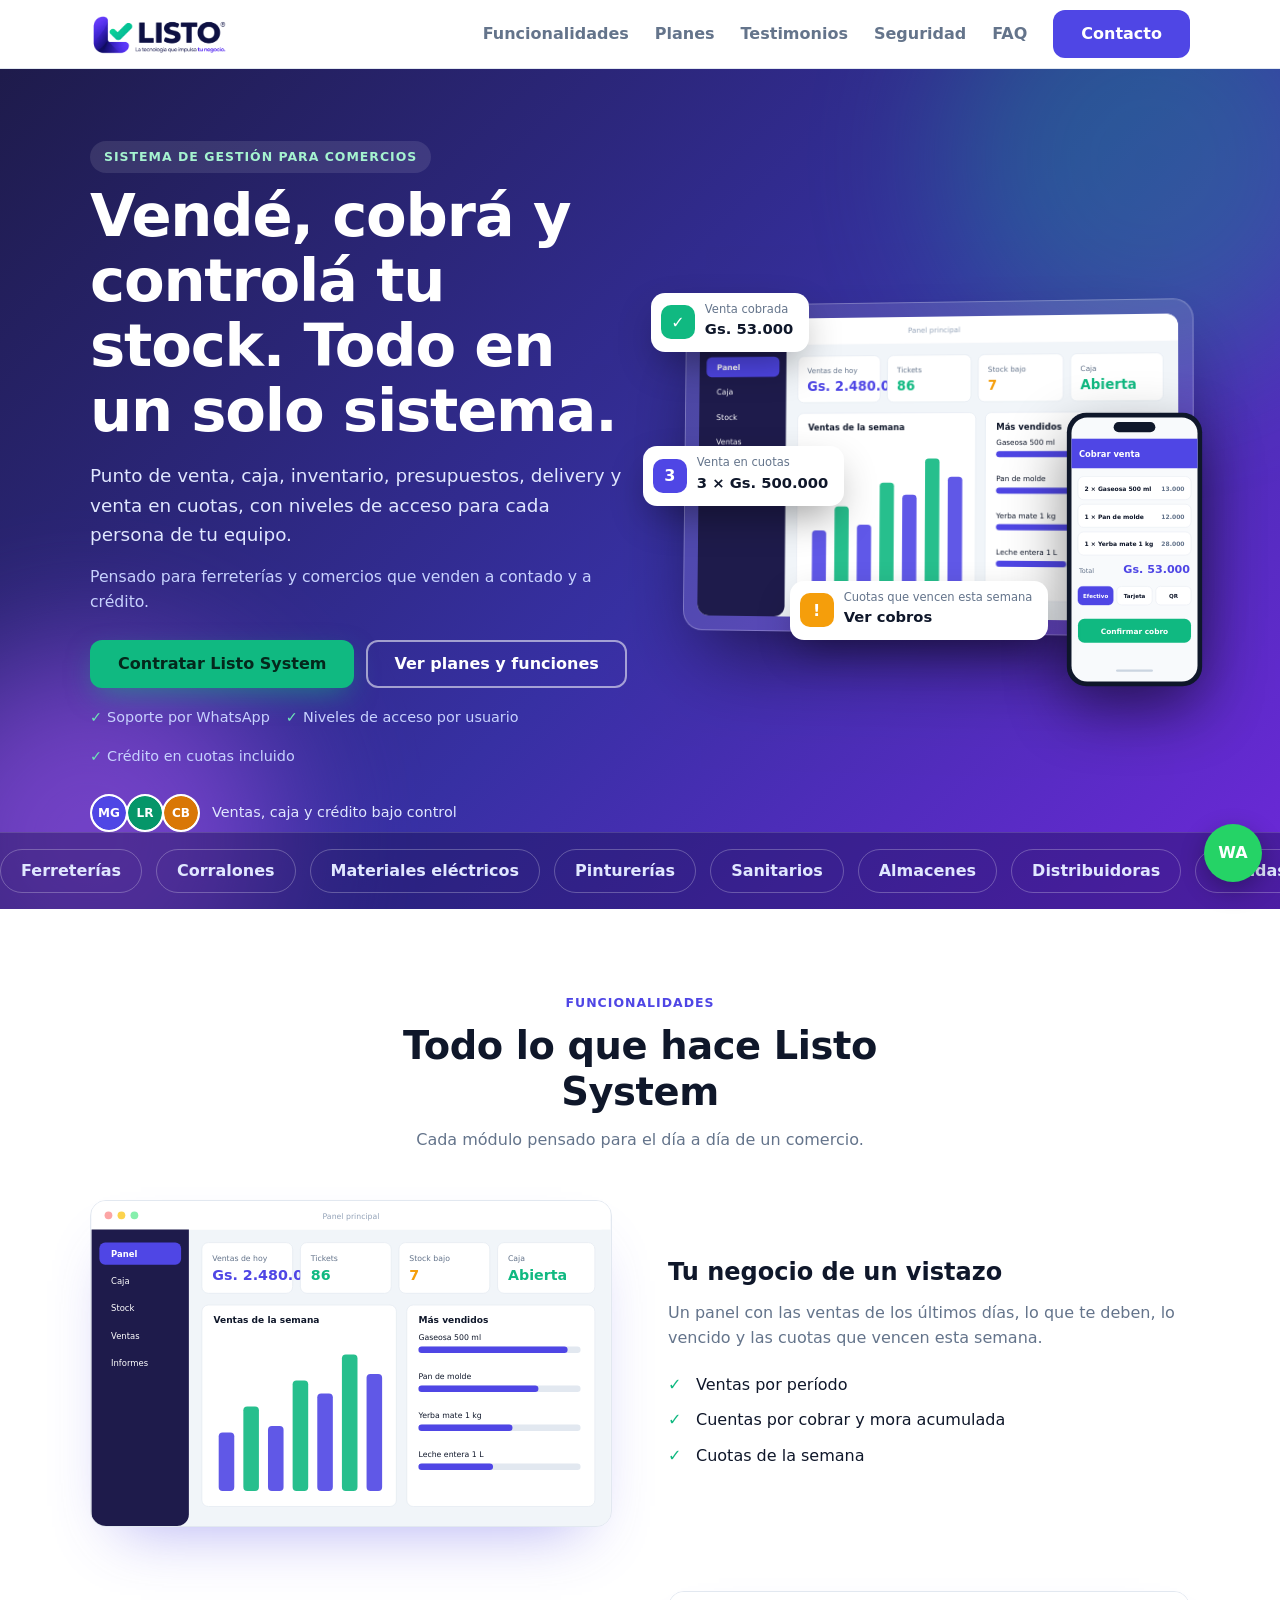
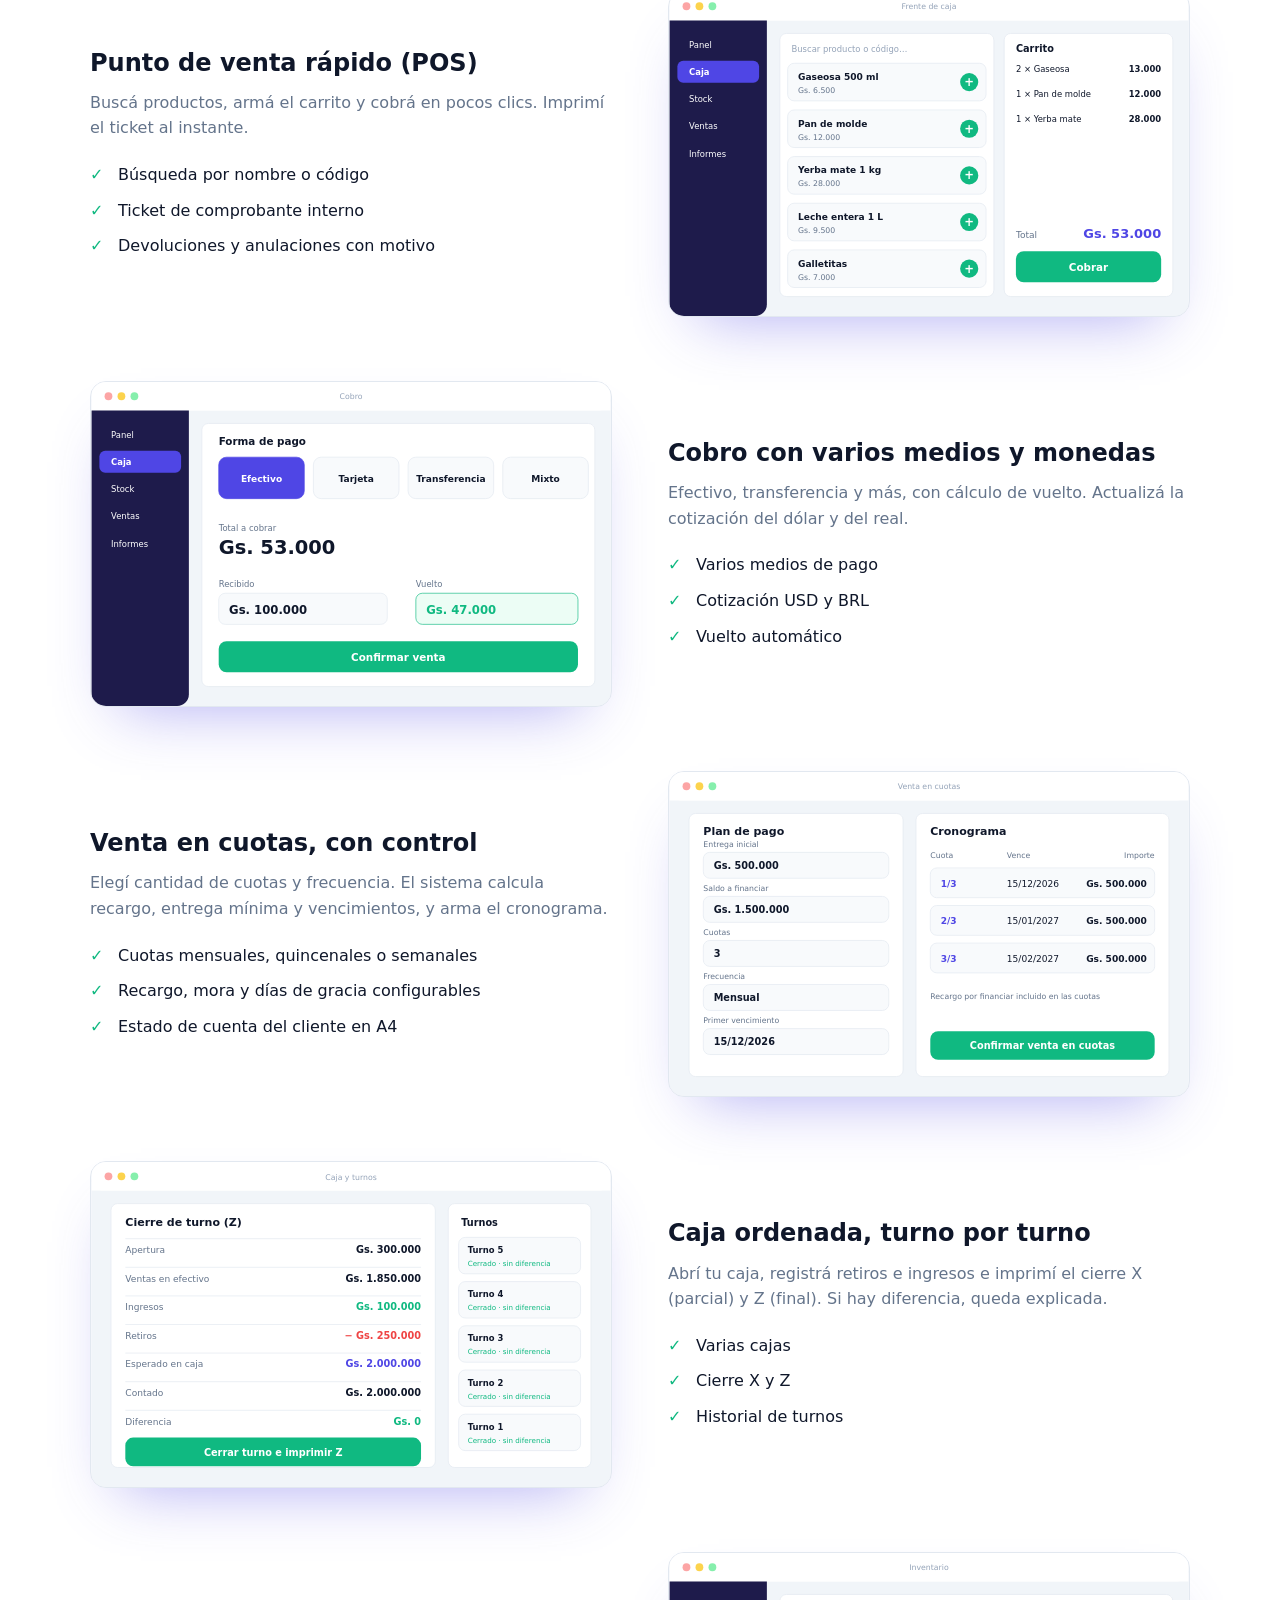
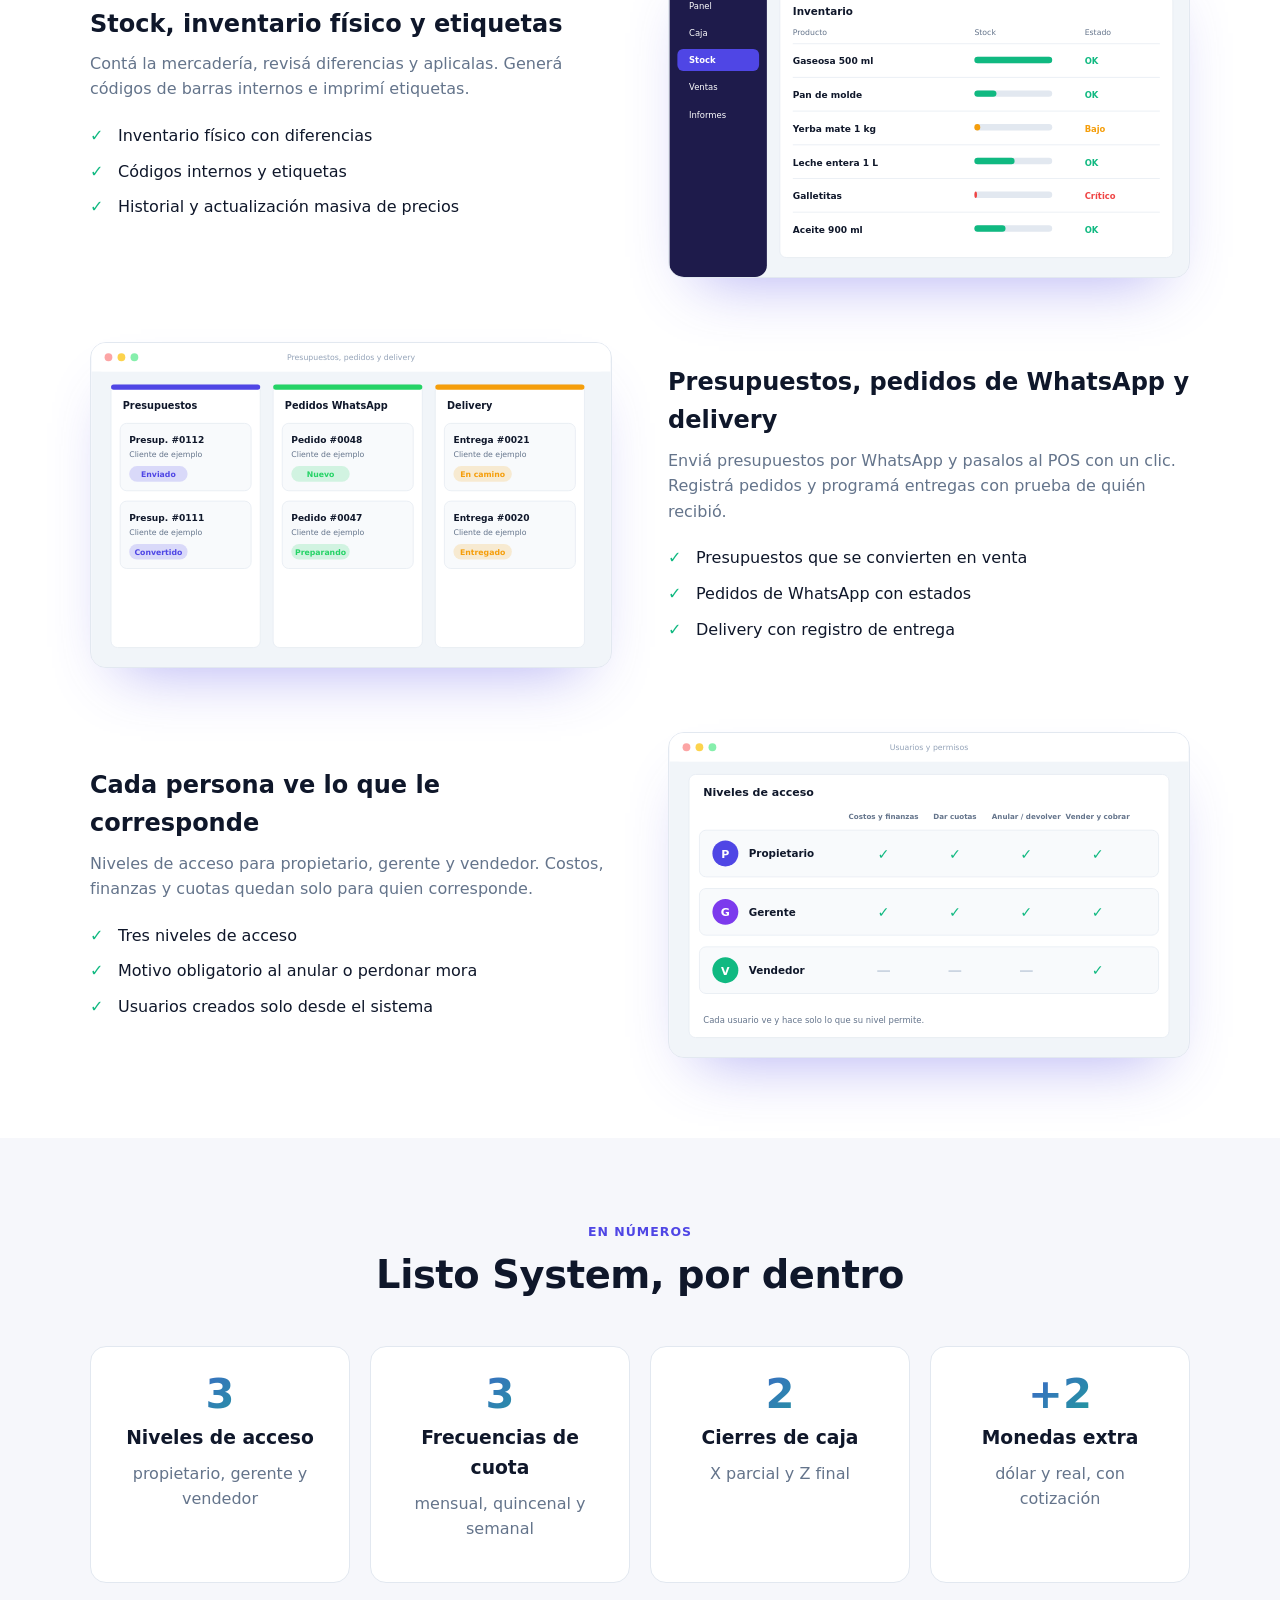
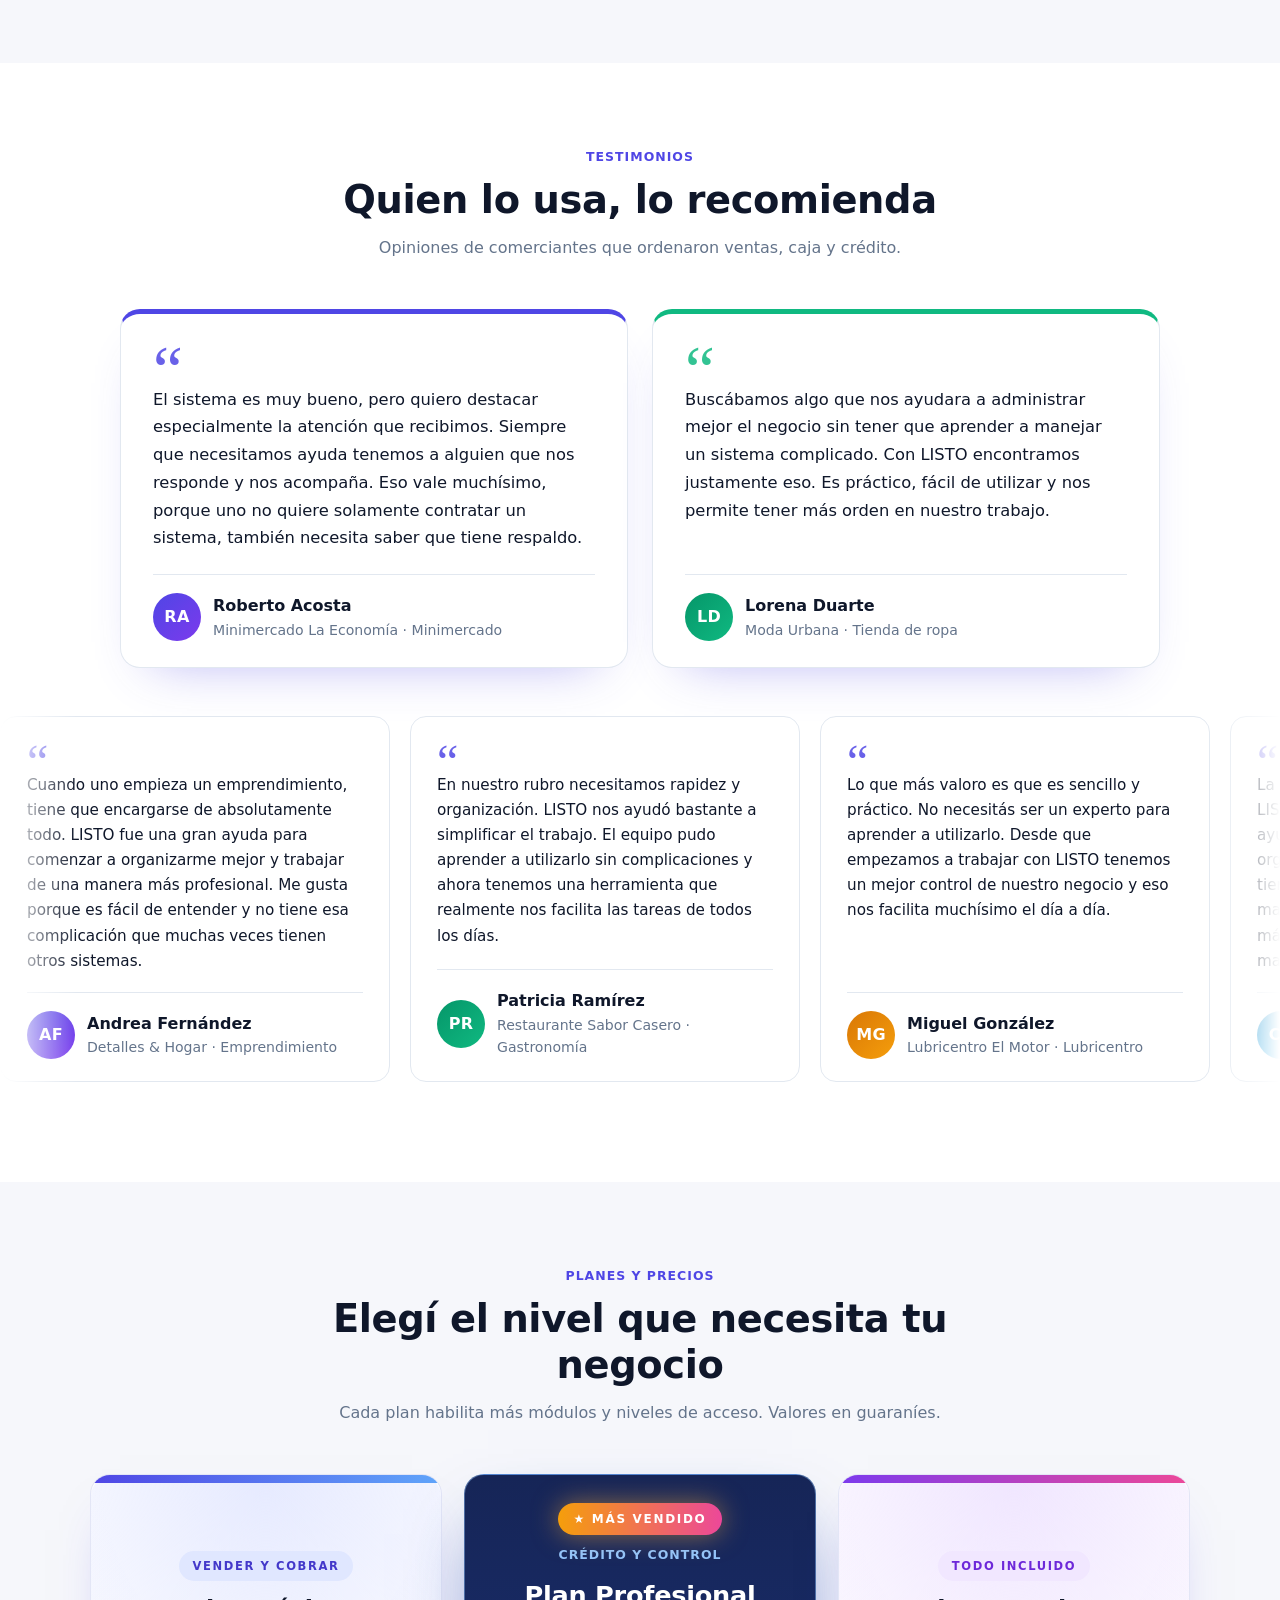
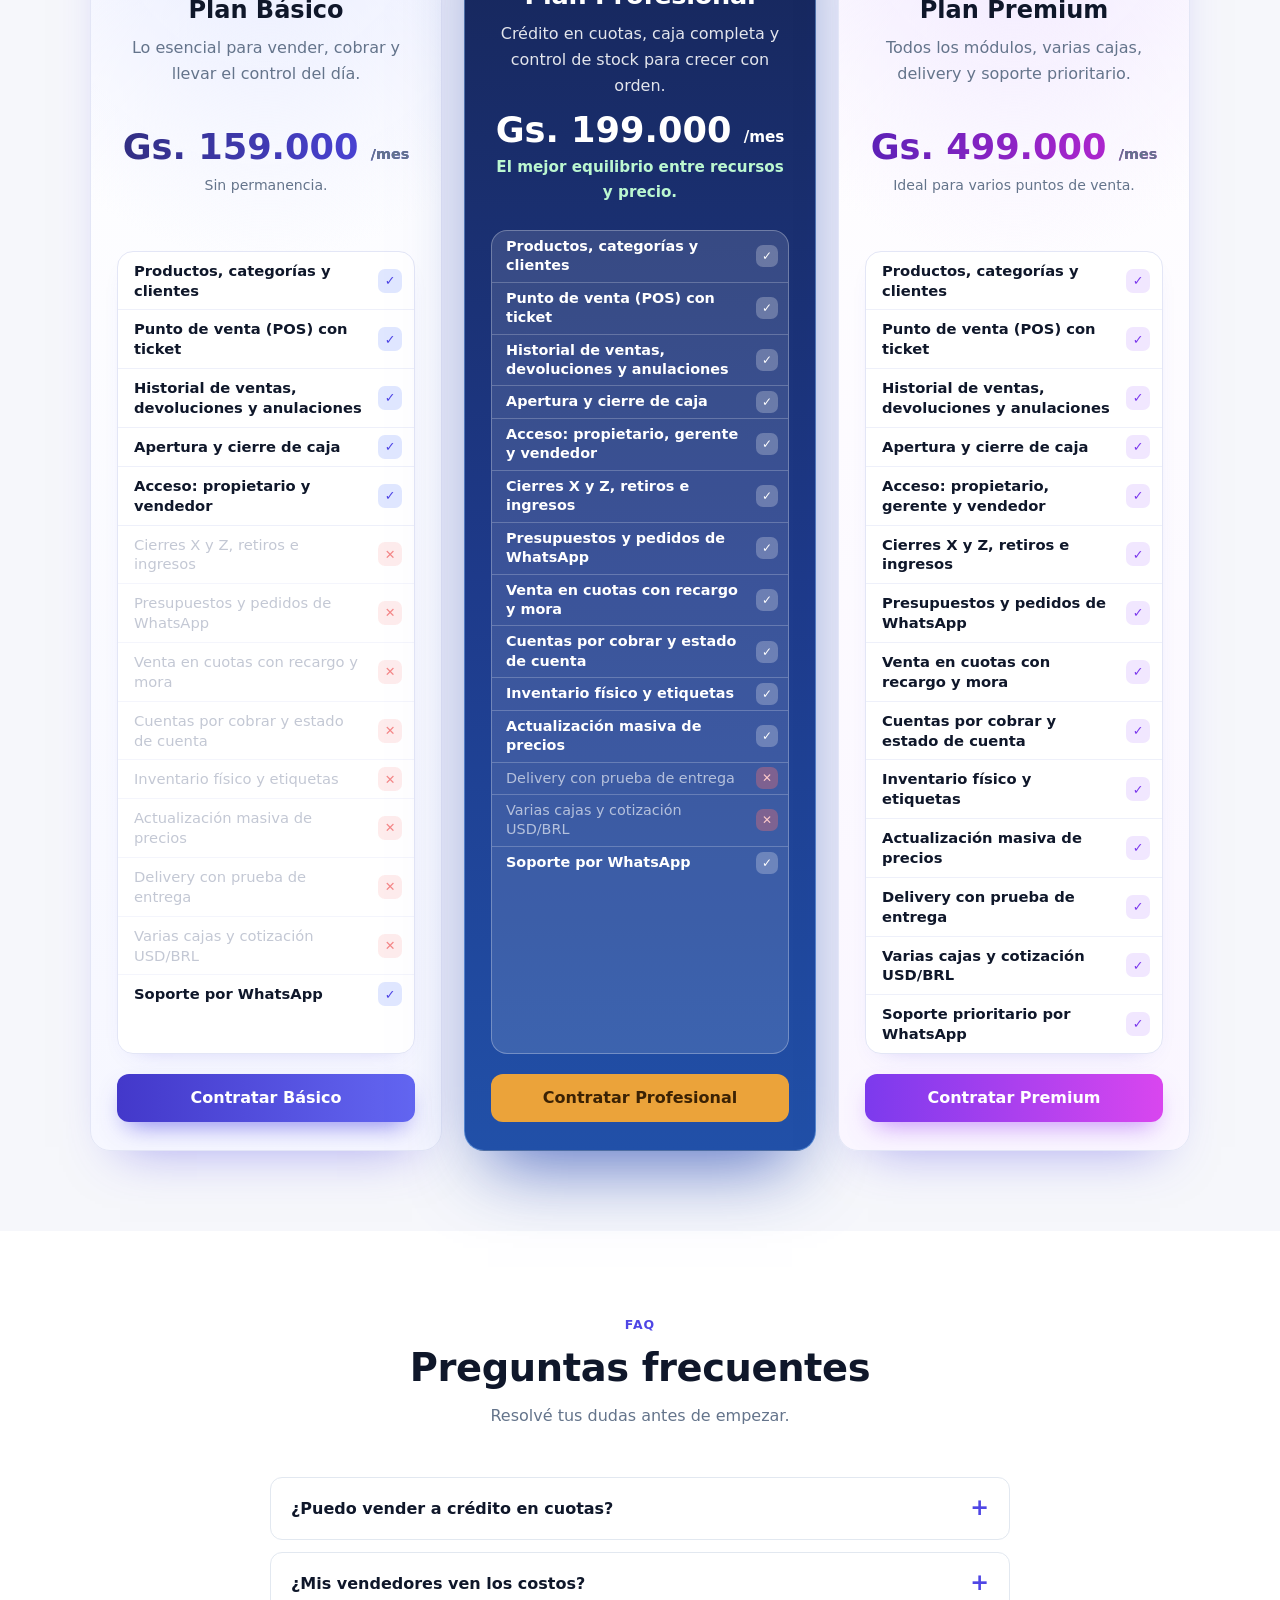
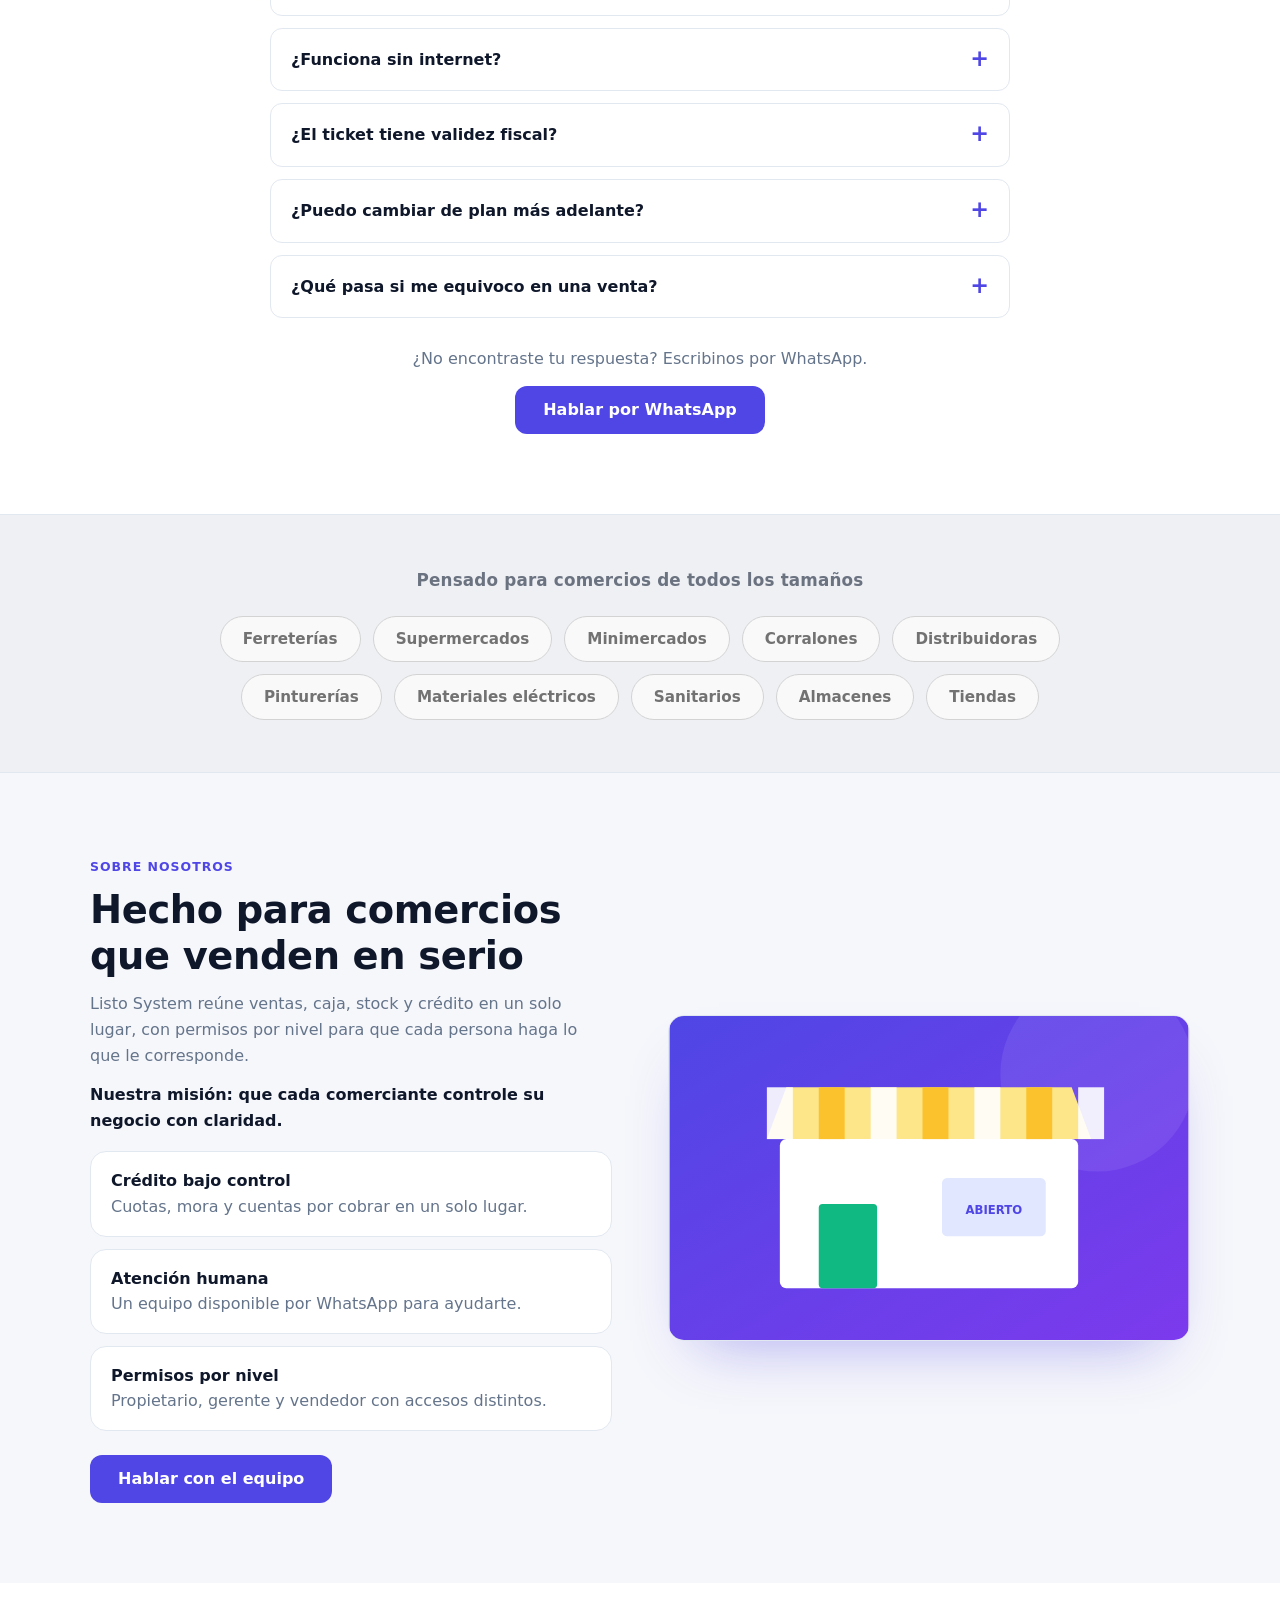
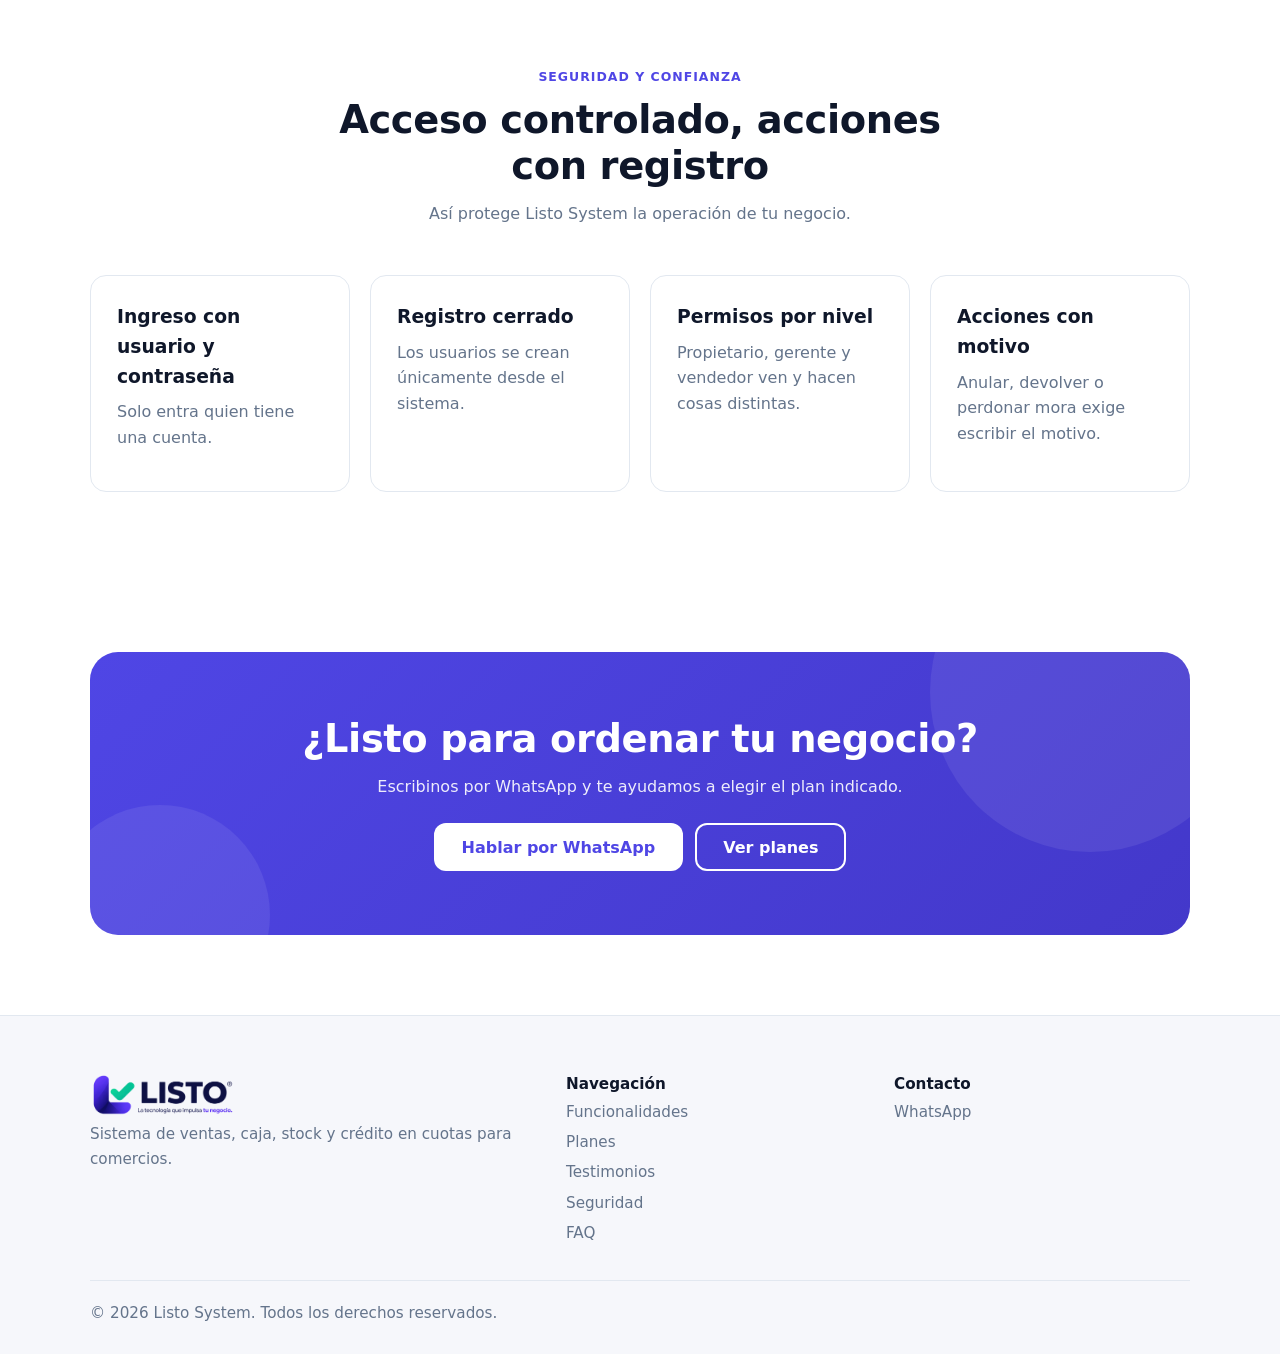
==== index.html @ da0b7efa "Landing page Listo System (migrada desde ipadvoicemax/listo-landig, v=20261120a) Co-Authored-By: Cla" ====
<!DOCTYPE html>
<html lang="es">
<head>
<meta charset="utf-8">
<meta name="viewport" content="width=device-width, initial-scale=1, viewport-fit=cover">
<title>Listo System — Ventas, caja, stock y crédito en cuotas para tu comercio</title>
<meta name="description" content="Sistema de gestión con punto de venta, caja, inventario, presupuestos, delivery y venta en cuotas. Con niveles de acceso para tu equipo.">
<meta name="theme-color" content="#4f46e5">
<meta name="robots" content="index, follow">
<!-- Redes sociales (al compartir el enlace) -->
<meta property="og:type" content="website">
<meta property="og:locale" content="es_PY">
<meta property="og:site_name" content="Listo System">
<meta property="og:title" content="Listo System — Ventas, caja, stock y crédito en cuotas">
<meta property="og:description" content="Punto de venta, caja, inventario, presupuestos, delivery y venta en cuotas para tu comercio.">
<meta name="twitter:card" content="summary">
<link rel="icon" href="images/listo-favicon.ico" sizes="any">
<link rel="icon" href="images/listo-favicon.png" type="image/png">
<link rel="apple-touch-icon" href="images/listo-favicon.png">
<link rel="stylesheet" href="css/styles.css?v=20261120a">
</head>
<body>
<div id="app"></div>
<noscript><p style="padding:40px;text-align:center;font-family:sans-serif">Esta página necesita JavaScript. Escribinos por WhatsApp para más información.</p></noscript>
<!-- Todo el contenido se edita en js/config.js -->
<script src="js/config.js?v=20261120a"></script>
<script src="js/app.js?v=20261120a"></script>
</body>
</html>
---- css/styles.css ----
:root{--primary:#4f46e5;--primary-d:#4338ca;--accent:#10b981;--bg:#ffffff;--surface:#f6f7fb;--text:#0f172a;--muted:#64748b;--border:#e2e8f0;--err:#ef4444;--r:16px;--max:1140px;--font:system-ui,-apple-system,"Segoe UI",Roboto,Arial,sans-serif;box-sizing:border-box;padding-top:env(safe-area-inset-top,0px);padding-bottom:env(safe-area-inset-bottom,0px)}
@media (prefers-color-scheme:dark){:root:not([data-theme="light"]){--bg:#0b1020;--surface:#131a30;--text:#f1f5f9;--muted:#94a3b8;--border:#243049;color-scheme:dark}}
:root[data-theme="dark"]{--bg:#0b1020;--surface:#131a30;--text:#f1f5f9;--muted:#94a3b8;--border:#243049;color-scheme:dark}
html{scroll-behavior:smooth;scroll-padding-top:calc(76px + env(safe-area-inset-top,0px))}
*{box-sizing:border-box}body{margin:0;font-family:var(--font);background:var(--bg);color:var(--text);line-height:1.6;overflow-x:hidden}
a{color:inherit;text-decoration:none}img{max-width:100%}
.wrap{max-width:var(--max);margin:0 auto;padding:0 20px}
section{padding:80px 0}.alt{background:var(--surface)}
h1{font-size:clamp(2rem,5vw,3.4rem);line-height:1.1;margin:0 0 18px;letter-spacing:-.02em}
h2{font-size:clamp(1.6rem,3.4vw,2.4rem);line-height:1.2;margin:0 0 12px;letter-spacing:-.01em}
h3{margin:0 0 8px}p{margin:0 0 14px}.muted{color:var(--muted)}
.head{text-align:center;max-width:640px;margin:0 auto 48px}
.eyebrow{display:inline-block;font-size:.78rem;font-weight:700;letter-spacing:.08em;text-transform:uppercase;color:var(--primary);margin-bottom:10px}
.btn{display:inline-flex;align-items:center;justify-content:center;gap:8px;min-height:48px;padding:0 26px;border-radius:12px;font-weight:700;border:2px solid transparent;cursor:pointer;font:inherit;font-weight:700;transition:transform .15s,background .15s}
.btn:hover{transform:translateY(-2px)}.btn:focus-visible,a:focus-visible,button:focus-visible,summary:focus-visible{outline:3px solid var(--accent);outline-offset:2px}
.btn-p{background:var(--primary);color:#fff}.btn-p:hover{background:var(--primary-d)}
.btn-o{border-color:var(--primary);color:var(--primary);background:transparent}
.btn-w{background:#fff;color:var(--primary)}
header{position:sticky;top:0;z-index:20;background:color-mix(in srgb,var(--bg) 90%,transparent);backdrop-filter:blur(10px);border-bottom:1px solid var(--border);padding-top:env(safe-area-inset-top,0px)}
.nav{display:flex;align-items:center;justify-content:space-between;height:68px}
.logo{font-weight:800;font-size:1.25rem;display:flex;align-items:center;gap:8px}.logo img{height:32px}
.menu{display:flex;gap:26px;align-items:center}.menu a{font-weight:600;color:var(--muted)}.menu a:hover{color:var(--primary)}
.burger{display:none;background:none;border:0;font-size:1.6rem;color:var(--text);min-width:44px;min-height:44px;cursor:pointer}
.hero{padding:70px 0 80px;background:radial-gradient(900px 400px at 80% -10%,color-mix(in srgb,var(--primary) 16%,transparent),transparent)}
.hero .wrap{display:grid;grid-template-columns:1.05fr 1fr;gap:48px;align-items:center}
.sub{font-size:1.15rem;color:var(--muted)}.ctas{display:flex;gap:12px;flex-wrap:wrap;margin:26px 0 18px}
.trust{display:flex;gap:16px;flex-wrap:wrap;font-size:.9rem;color:var(--muted)}.trust span:before{content:"✓ ";color:var(--accent);font-weight:800}
.mock{background:var(--surface);border:1px solid var(--border);border-radius:20px;padding:14px;box-shadow:0 30px 60px -20px rgba(79,70,229,.35)}
.mock img{border-radius:12px;display:block;width:100%}
.mock .bar{display:flex;gap:6px;margin-bottom:12px}.mock .bar i{width:10px;height:10px;border-radius:50%;background:var(--border)}
.mk{display:grid;grid-template-columns:repeat(3,1fr);gap:10px}.mk div{background:var(--bg);border:1px solid var(--border);border-radius:10px;height:64px}.mk .w{grid-column:span 3;height:130px;background:linear-gradient(135deg,color-mix(in srgb,var(--primary) 25%,var(--bg)),var(--bg))}
.logos{display:flex;gap:36px;justify-content:center;align-items:center;flex-wrap:wrap}.logos img{height:34px;opacity:.7;filter:grayscale(1)}
.feat{display:grid;grid-template-columns:1fr 1fr;gap:56px;align-items:center;margin-bottom:64px}.feat:last-child{margin-bottom:0}.feat:nth-child(even) .ft{order:2}
.feat img,.ph{border-radius:var(--r);border:1px solid var(--border);width:100%;background:var(--surface);aspect-ratio:16/10;display:grid;place-items:center;color:var(--muted)}
ul.ck{list-style:none;padding:0;margin:16px 0 0}ul.ck li{padding:5px 0 5px 28px;position:relative}ul.ck li:before{content:"✓";position:absolute;left:0;color:var(--accent);font-weight:800}
.grid{display:grid;gap:20px;grid-template-columns:repeat(auto-fit,minmax(240px,1fr))}
.card{background:var(--bg);border:1px solid var(--border);border-radius:var(--r);padding:26px}.alt .card{background:var(--bg)}
.num{font-size:2.6rem;font-weight:800;color:var(--primary);line-height:1}
.stars{color:#f59e0b;letter-spacing:2px}.who{display:flex;gap:12px;align-items:center;margin-top:16px}.who img{width:44px;height:44px;border-radius:50%;object-fit:cover}
.pricing{display:grid;grid-template-columns:repeat(3,1fr);gap:22px;align-items:stretch}
.plan{position:relative;display:flex;flex-direction:column;background:var(--bg);border:1px solid var(--border);border-radius:20px;padding:30px}
.plan.pop{border:2px solid var(--primary);box-shadow:0 24px 50px -24px rgba(79,70,229,.5);transform:scale(1.03)}
.badge{position:absolute;top:-14px;left:50%;transform:translateX(-50%);background:var(--primary);color:#fff;font-size:.75rem;font-weight:800;letter-spacing:.06em;padding:5px 14px;border-radius:99px;white-space:nowrap}
.old{text-decoration:line-through;color:var(--muted);font-size:.95rem}.price{font-size:2.1rem;font-weight:800;line-height:1.2}.price small{font-size:.9rem;font-weight:600;color:var(--muted)}
.plan ul{list-style:none;padding:0;margin:20px 0 24px;flex:1}.plan li{padding:6px 0 6px 28px;position:relative;font-size:.95rem}
.plan li:before{content:"✓";position:absolute;left:0;color:var(--accent);font-weight:800}.plan li.no{color:var(--muted);opacity:.65}.plan li.no:before{content:"✕";color:var(--err)}
details{background:var(--bg);border:1px solid var(--border);border-radius:12px;margin-bottom:12px;padding:0 20px}
summary{cursor:pointer;font-weight:700;padding:18px 0;list-style:none;display:flex;justify-content:space-between;gap:12px}summary::-webkit-details-marker{display:none}
summary:after{content:"+";font-size:1.4rem;color:var(--primary);line-height:1}details[open] summary:after{content:"−"}details p{color:var(--muted)}
.cta{background:linear-gradient(135deg,var(--primary),var(--primary-d));color:#fff;text-align:center;border-radius:28px;padding:64px 24px}.cta p{opacity:.9;max-width:560px;margin:0 auto 24px}
.cta .btns{display:flex;gap:12px;justify-content:center;flex-wrap:wrap}.cta .btn-o{border-color:#fff;color:#fff}
footer{background:var(--surface);border-top:1px solid var(--border);padding:56px 0 28px;font-size:.95rem}
.fg{display:grid;grid-template-columns:1.5fr 1fr 1fr;gap:32px;margin-bottom:32px}.fg a{display:block;color:var(--muted);padding:3px 0}.fg a:hover{color:var(--primary)}
.soc{display:flex;gap:10px;flex-wrap:wrap;margin-top:14px}.soc a{width:40px;height:40px;border-radius:50%;border:1px solid var(--border);display:grid;place-items:center;font-size:.72rem;font-weight:800;padding:0;color:var(--text)}.soc a:hover{background:var(--primary);color:#fff;border-color:var(--primary)}
.copy{border-top:1px solid var(--border);padding-top:20px;display:flex;justify-content:space-between;gap:12px;flex-wrap:wrap;color:var(--muted)}
.fab{position:fixed;right:18px;bottom:calc(18px + env(safe-area-inset-bottom,0px));z-index:30;background:#25d366;color:#fff;width:58px;height:58px;border-radius:50%;display:grid;place-items:center;font-weight:800;box-shadow:0 8px 24px rgba(0,0,0,.3)}
@media(max-width:900px){.hero .wrap,.feat{grid-template-columns:1fr;gap:28px}.feat:nth-child(even) .ft{order:0}.pricing{grid-template-columns:1fr;max-width:460px;margin:0 auto}.plan.pop{transform:none}.fg{grid-template-columns:1fr}
.burger{display:block}.menu{display:none;position:absolute;top:100%;left:0;right:0;flex-direction:column;align-items:stretch;gap:0;background:var(--bg);border-bottom:1px solid var(--border);padding:8px 20px 18px}.menu.open{display:flex}.menu a{padding:12px 0}section{padding:56px 0}}
@media(prefers-reduced-motion:reduce){*{transition:none!important;scroll-behavior:auto!important}}

/* ===== Hero con vida ===== */
.hero{position:relative;overflow:hidden;color:#fff;padding:72px 0 0;background:linear-gradient(135deg,#1e1b4b 0%,#3730a3 55%,#6d28d9 100%)}
.hero .wrap{position:relative;z-index:2;align-items:center}
.hero .eyebrow{color:#a5f3d0;background:rgba(255,255,255,.1);padding:6px 14px;border-radius:99px}
.hero h1{font-size:clamp(2.2rem,5.2vw,3.7rem)}.hero .sub{color:#e0e7ff}.hero .xt{color:#c7d2fe;font-size:.98rem}
.hero .btn-p{background:var(--accent);color:#04281c;box-shadow:0 10px 30px -8px rgba(16,185,129,.6)}.hero .btn-p:hover{background:#34d399}
.hero .btn-o{border-color:rgba(255,255,255,.55);color:#fff}.hero .btn-o:hover{background:rgba(255,255,255,.12)}
.hero .trust{color:#c7d2fe}.hero .trust span:before{color:#6ee7b7}
.blob{position:absolute;border-radius:50%;filter:blur(70px);opacity:.55;z-index:1;pointer-events:none}
.b1{width:420px;height:420px;background:#10b981;top:-120px;right:-80px;opacity:.28}.b2{width:380px;height:380px;background:#a855f7;bottom:-120px;left:-100px}
.proof{display:flex;align-items:center;gap:12px;margin-top:26px;font-size:.9rem;color:#e0e7ff}
.proof img{width:38px;height:38px;border-radius:50%;border:2px solid #fff;margin-left:-14px;background:#fff}.proof img:first-child{margin-left:0}
.stage{position:relative;padding:16px 0 56px}
.stage .mock{background:rgba(255,255,255,.12);border:1px solid rgba(255,255,255,.25);box-shadow:0 40px 80px -20px rgba(0,0,0,.55)}
.phone{position:absolute;right:-14px;bottom:0;width:27%;filter:drop-shadow(0 24px 30px rgba(0,0,0,.45));animation:fl 6s ease-in-out infinite .6s}
.fc{position:absolute;display:flex;align-items:center;gap:10px;background:#fff;color:#0f172a;padding:10px 16px 10px 10px;border-radius:14px;box-shadow:0 16px 40px -10px rgba(0,0,0,.45);animation:fl 5s ease-in-out infinite;z-index:3}
.fc small{display:block;color:#64748b;font-size:.72rem;line-height:1.2}.fc b{font-size:.92rem}
.fi{width:34px;height:34px;border-radius:10px;background:var(--accent);color:#fff;display:grid;place-items:center;font-weight:800}
.fc1{top:2%;left:-26px}.fc2{top:40%;left:-34px;animation-delay:1s}.fc2 .fi{background:var(--primary)}.fc3{bottom:12%;left:22%;animation-delay:2s}.fc3 .fi{background:#f59e0b}
@keyframes fl{0%,100%{transform:translateY(0)}50%{transform:translateY(-10px)}}
@media(min-width:901px){.stage .mock.main{transform:perspective(1400px) rotateY(-7deg) rotateX(2deg)}}
.strip{position:relative;z-index:2;overflow:hidden;border-top:1px solid rgba(255,255,255,.14);background:rgba(15,10,60,.35);padding:16px 0}
.track{display:flex;gap:14px;width:max-content;animation:sc 32s linear infinite}
.track span{padding:8px 20px;border:1px solid rgba(255,255,255,.25);border-radius:99px;color:#e0e7ff;font-weight:600;white-space:nowrap}
@keyframes sc{to{transform:translateX(-50%)}}
@media(max-width:900px){.hero{padding-top:44px}.stage{padding-bottom:40px}.fc1{left:4px}.fc2{display:none}.fc3{left:auto;right:4px;bottom:-4px}.phone{right:-4px;width:30%}}
/* ===== Más vida en el resto ===== */
.rv{opacity:0;transform:translateY(26px);transition:opacity .6s,transform .6s}.rv.in{opacity:1;transform:none}
.card,.plan{transition:transform .25s,box-shadow .25s}.card:hover,.plan:hover{transform:translateY(-4px);box-shadow:0 20px 40px -20px rgba(79,70,229,.35)}
.plan.pop:hover{transform:scale(1.03) translateY(-4px)}
.feat img{box-shadow:0 30px 60px -30px rgba(79,70,229,.45);transition:transform .4s}.feat img:hover{transform:scale(1.02)}
.num{background:linear-gradient(135deg,var(--primary),var(--accent));-webkit-background-clip:text;background-clip:text;color:transparent}
.cta{position:relative;overflow:hidden}.cta:before,.cta:after{content:"";position:absolute;border-radius:50%;background:#fff;opacity:.08}.cta:before{width:320px;height:320px;top:-120px;right:-60px}.cta:after{width:220px;height:220px;bottom:-90px;left:-40px}
.cta>*{position:relative}
@media(prefers-reduced-motion:reduce){.fc,.phone,.track{animation:none}.rv{opacity:1;transform:none}}

/* ===== Logo y botón de contacto ===== */
.logo img{height:42px;width:auto;display:block}.flogo{height:44px;width:auto;display:block;margin-bottom:6px}
.menu a.btn{color:#fff;padding:0 26px}.menu a.btn:hover{color:#fff}
@media(max-width:900px){.menu a.btn{margin-top:10px}.logo img{height:36px}}
@media (prefers-color-scheme:dark){:root:not([data-theme="light"]) .logo img,:root:not([data-theme="light"]) .flogo{background:#fff;border-radius:10px;padding:4px 10px}}
:root[data-theme="dark"] .logo img,:root[data-theme="dark"] .flogo{background:#fff;border-radius:10px;padding:4px 10px}

/* ===== Carrusel de testimonios (se mueve de izquierda a derecha) ===== */
.car{overflow:hidden;padding:8px 0 20px;-webkit-mask-image:linear-gradient(90deg,transparent,#000 6%,#000 94%,transparent);mask-image:linear-gradient(90deg,transparent,#000 6%,#000 94%,transparent)}
.ctrack{display:flex;gap:20px;width:max-content;animation:ltr var(--dur,50s) linear infinite}
.car:hover .ctrack,.car:focus-within .ctrack{animation-play-state:paused}
.ctrack .card{width:350px;flex:none;display:flex;flex-direction:column}.ctrack .card p{flex:1}
@keyframes ltr{from{transform:translateX(0)}to{transform:translateX(-50%)}}
@media(max-width:600px){.ctrack .card{width:280px}}
@media(prefers-reduced-motion:reduce){.car{overflow-x:auto;-webkit-mask-image:none;mask-image:none}.ctrack{animation:none}}
/* ===== Imagen en los planes ===== */
.plan{overflow:visible}.pimg{display:block;width:calc(100% + 60px);margin:-30px -30px 22px;border-radius:18px 18px 0 0;aspect-ratio:600/260;object-fit:cover}
.plan.pop{box-shadow:0 0 0 4px color-mix(in srgb,var(--primary) 18%,transparent),0 30px 60px -20px rgba(124,58,237,.55)}
.plan.pop .pimg{border-radius:16px 16px 0 0}
.badge{z-index:2;background:linear-gradient(90deg,#f59e0b,#ec4899);box-shadow:0 8px 20px -6px rgba(236,72,153,.6)}

/* ===== Plan destacado: fondo azul degradado ===== */
.plan.pop{background:linear-gradient(180deg,#162557 0%,#1e3a8a 55%,#2150a8 100%);color:#fff;border:1px solid rgba(147,197,253,.45);box-shadow:0 36px 70px -24px rgba(30,64,175,.75);padding:34px 30px}
.plan.pop h3{font-size:1.9rem;letter-spacing:-.01em}.plan.pop .muted{color:rgba(255,255,255,.88)}
.plan.pop .eyebrow{color:#93c5fd}
.plan.pop .badge{position:static;transform:none;display:inline-block;align-self:flex-start;margin-bottom:16px;background:#eba33a;color:#3b2204;letter-spacing:.14em;padding:8px 18px;box-shadow:0 0 26px rgba(235,163,58,.55)}
.plan.pop .badge:before{content:"★ "}
.plan.pop .price{font-size:3.2rem;font-weight:800;line-height:1.05;color:#fff}.plan.pop .price small{color:#fff;font-size:1.05rem;font-weight:700}
.plan.pop .old{color:rgba(255,255,255,.6)}
.plan.pop p.muted[style]{color:#bbf7d0;font-weight:700;font-size:.95rem!important}
.plan.pop ul{background:rgba(255,255,255,.13);border:1px solid rgba(255,255,255,.28);border-radius:20px;margin:22px 0 24px}
.plan.pop li{padding:14px 58px 14px 20px;font-weight:700;border-bottom:1px solid rgba(255,255,255,.22)}.plan.pop li:last-child{border-bottom:0}
.plan.pop li:before{left:auto;right:14px;top:50%;transform:translateY(-50%);width:28px;height:28px;border-radius:8px;background:rgba(255,255,255,.25);color:#fff;display:grid;place-items:center;font-size:.95rem}
.plan.pop li.no{opacity:.6}.plan.pop li.no:before{background:rgba(239,68,68,.35)}
.plan.pop .btn-p{background:#eba33a;color:#3b2204}.plan.pop .btn-p:hover{background:#f5b44e}

/* ===== Ajuste de proporciones de los planes ===== */
.pricing{align-items:start}
.plan{padding:28px 26px}
.plan .price{font-size:2rem;white-space:nowrap}
.plan.pop{padding:28px 26px;transform:none}
.plan.pop:hover{transform:translateY(-4px)}
.plan.pop h3{font-size:1.6rem}
.plan.pop .price{font-size:2.3rem;white-space:nowrap}
.plan.pop .price small{font-size:.95rem}
.plan.pop .badge{margin-bottom:12px;padding:7px 16px}
.plan.pop ul{margin:18px 0 20px;border-radius:16px}
.plan.pop li{padding:9px 50px 9px 16px;font-size:.92rem;font-weight:600;line-height:1.35}
.plan.pop li:before{right:12px;width:24px;height:24px;border-radius:7px;font-size:.8rem}
.plan.pop li.no{opacity:1;color:rgba(255,255,255,.62);font-weight:500}
.plan.pop li.no:before{background:rgba(248,113,113,.35);color:#fecaca}
.plan ul{margin:16px 0 20px}
.plan li{padding:5px 0 5px 26px;font-size:.92rem;line-height:1.35}
@media(max-width:900px){.plan .price,.plan.pop .price{font-size:2rem}}

/* ===== Igualar alturas de las tarjetas ===== */
.pricing{align-items:stretch}
.plan.pop li{padding:6px 46px 6px 14px;font-size:.9rem}
.plan.pop li:before{right:10px;width:22px;height:22px;font-size:.75rem}
.plan.pop ul{margin:14px 0 18px}
.plan.pop .badge{margin-bottom:10px}
.plan.pop h3{margin-bottom:6px}
.plan.pop p{margin-bottom:10px}
.plan li{padding:4px 0 4px 26px}

/* ===== Plan destacado: encabezado centrado ===== */
.plan.pop{text-align:center}
.plan.pop .badge{align-self:center;margin-left:auto;margin-right:auto}
.plan.pop ul{text-align:left}

/* ===== Franja gris de rubros ===== */
.tb{padding:52px 0;background:#eef0f4;border-top:1px solid var(--border);border-bottom:1px solid var(--border)}
.tbt{text-align:center;margin:0 0 22px;font-weight:700;font-size:1.05rem;letter-spacing:.01em;color:#6b7280}
.tbl{list-style:none;margin:0 auto;padding:0;display:flex;flex-wrap:wrap;justify-content:center;gap:12px;max-width:900px}
.tbl li{padding:10px 22px;border:1px solid #cfd3da;border-radius:99px;background:#f8f9fb;color:#6b7280;font-weight:600;font-size:.95rem;filter:grayscale(1)}
.tb .logos{margin-bottom:22px}
@media (prefers-color-scheme:dark){:root:not([data-theme="light"]) .tb{background:#10172b}:root:not([data-theme="light"]) .tbl li{background:#182039;border-color:#2b3652;color:#94a3b8}}
@media(max-width:600px){.tbl li{padding:8px 16px;font-size:.88rem}}

/* ===== Planes: todo centrado y precios alineados ===== */
.plan{text-align:center}
.plan ul{text-align:left}
.plan .badge{position:static;transform:none;align-self:center;display:inline-block;margin:0 auto 10px;background:#eba33a;color:#3b2204}
.plan:not(.pop) .badge.ghost{visibility:hidden;background:none;color:transparent;box-shadow:none}
.plan .eyebrow{display:block}
.plan h3{font-size:1.5rem;margin-bottom:6px}
.plan .price,.plan.pop .price{font-size:2.2rem;white-space:nowrap}
.plan.pop .badge{background:linear-gradient(90deg,#f59e0b,#ec4899);color:#fff}
@media(min-width:901px){.plan .pd{min-height:4.8em}.plan .pn{min-height:2.9rem}}
@media(max-width:900px){.plan .badge.ghost{display:none}.plan .pd,.plan .pn{min-height:0}.plan .pn:empty{display:none}}
.plan .badge,.plan.pop .badge{padding:7px 16px;font-size:.75rem;letter-spacing:.14em;line-height:1.5;margin:0 auto 10px}
.plan.pop .badge:before{content:"★ "}
.plan .badge.ghost:before{content:""}
.plan .pd,.plan.pop .pd{margin-bottom:14px}
.plan.pop ul{margin:16px 0 20px}

/* ===== Planes Básico y Premium: fondo con color (cambio 1) ===== */
.plan:not(.pop){border:1px solid #e3e6f6;box-shadow:0 26px 50px -30px rgba(79,70,229,.5),0 2px 0 rgba(255,255,255,.9) inset;overflow:hidden}
.plan:not(.pop):nth-child(1){background:radial-gradient(130% 42% at 50% 0%,#e6eaff 0%,rgba(230,234,255,0) 72%),linear-gradient(180deg,#ffffff 0%,#f6f7ff 100%)}
.plan:not(.pop):nth-child(3){background:radial-gradient(130% 42% at 50% 0%,#f0e6ff 0%,rgba(240,230,255,0) 72%),linear-gradient(180deg,#ffffff 0%,#faf6ff 100%)}
.plan:not(.pop):before{content:"";position:absolute;top:0;left:0;right:0;height:8px}
.plan:not(.pop):nth-child(1):before{background:linear-gradient(90deg,#4f46e5,#60a5fa)}
.plan:not(.pop):nth-child(3):before{background:linear-gradient(90deg,#7c3aed,#ec4899)}
.plan:not(.pop) .eyebrow{display:inline-block;align-self:center;padding:6px 14px;border-radius:99px;font-size:.72rem;letter-spacing:.14em;margin-top:6px}
.plan:not(.pop):nth-child(1) .eyebrow{background:#e0e7ff;color:#4338ca}
.plan:not(.pop):nth-child(3) .eyebrow{background:#f1e7ff;color:#6d28d9}
.plan:not(.pop) .price{-webkit-background-clip:text;background-clip:text;color:transparent}
.plan:not(.pop):nth-child(1) .price{background-image:linear-gradient(90deg,#312e81,#4f46e5)}
.plan:not(.pop):nth-child(3) .price{background-image:linear-gradient(90deg,#5b21b6,#c026d3)}
.plan:not(.pop) .price small{-webkit-text-fill-color:#64748b;color:#64748b}
.plan:not(.pop) ul{background:#fff;border:1px solid #e3e6f6;border-radius:16px;margin:16px 0 20px;text-align:left;box-shadow:0 10px 24px -18px rgba(79,70,229,.35)}
.plan:not(.pop) li{padding:9px 50px 9px 16px;font-weight:600;font-size:.92rem;line-height:1.35;border-bottom:1px solid #eef0fa}.plan:not(.pop) li:last-child{border-bottom:0}
.plan:not(.pop) li:before{left:auto;right:12px;top:50%;transform:translateY(-50%);width:24px;height:24px;border-radius:7px;display:grid;place-items:center;font-size:.8rem}
.plan:not(.pop):nth-child(1) li:not(.no):before{background:#e0e7ff;color:#4f46e5}
.plan:not(.pop):nth-child(3) li:not(.no):before{background:#f1e7ff;color:#7c3aed}
.plan:not(.pop) li.no{color:#a3aabd;font-weight:500}.plan:not(.pop) li.no:before{background:#fee2e2;color:#ef4444}
.plan:not(.pop) .btn-o{border:0;color:#fff;box-shadow:0 12px 26px -10px rgba(79,70,229,.7)}
.plan:not(.pop):nth-child(1) .btn-o{background:linear-gradient(90deg,#4338ca,#6366f1)}
.plan:not(.pop):nth-child(3) .btn-o{background:linear-gradient(90deg,#7c3aed,#d946ef);box-shadow:0 12px 26px -10px rgba(168,85,247,.7)}
.plan:not(.pop) .btn-o:hover{filter:brightness(1.08)}


/* ===== Planes Básico y Premium: versión para tema oscuro (cambio 2) ===== */
@media (prefers-color-scheme:dark){
:root:not([data-theme="light"]) .plan:not(.pop){border-color:#2a3558;box-shadow:0 26px 50px -30px rgba(0,0,0,.8)}
:root:not([data-theme="light"]) .plan:not(.pop):nth-child(1){background:radial-gradient(130% 42% at 50% 0%,#27306a 0%,rgba(39,48,106,0) 72%),linear-gradient(180deg,#141a35 0%,#10162e 100%)}
:root:not([data-theme="light"]) .plan:not(.pop):nth-child(3){background:radial-gradient(130% 42% at 50% 0%,#3b2468 0%,rgba(59,36,104,0) 72%),linear-gradient(180deg,#171230 0%,#120f28 100%)}
:root:not([data-theme="light"]) .plan:not(.pop) h3{color:#f8fafc}
:root:not([data-theme="light"]) .plan:not(.pop) .muted{color:#a8b3c7}
:root:not([data-theme="light"]) .plan:not(.pop):nth-child(1) .eyebrow{background:#25306b;color:#c7d2fe}
:root:not([data-theme="light"]) .plan:not(.pop):nth-child(3) .eyebrow{background:#3a2569;color:#e9d5ff}
:root:not([data-theme="light"]) .plan:not(.pop):nth-child(1) .price{background-image:linear-gradient(90deg,#c7d2fe,#818cf8)}
:root:not([data-theme="light"]) .plan:not(.pop):nth-child(3) .price{background-image:linear-gradient(90deg,#e9d5ff,#f0abfc)}
:root:not([data-theme="light"]) .plan:not(.pop) .price small{-webkit-text-fill-color:#94a3b8;color:#94a3b8}
:root:not([data-theme="light"]) .plan:not(.pop) ul{background:rgba(255,255,255,.05);border-color:#2a3558;box-shadow:none}
:root:not([data-theme="light"]) .plan:not(.pop) li{color:#e8edf7;border-bottom-color:#232c4d}
:root:not([data-theme="light"]) .plan:not(.pop):nth-child(1) li:not(.no):before{background:#27306a;color:#c7d2fe}
:root:not([data-theme="light"]) .plan:not(.pop):nth-child(3) li:not(.no):before{background:#3a2569;color:#e9d5ff}
:root:not([data-theme="light"]) .plan:not(.pop) li.no{color:#6b7694}
:root:not([data-theme="light"]) .plan:not(.pop) li.no:before{background:rgba(248,113,113,.18);color:#fca5a5}
}
:root[data-theme="dark"] .plan:not(.pop){border-color:#2a3558;box-shadow:0 26px 50px -30px rgba(0,0,0,.8)}
:root[data-theme="dark"] .plan:not(.pop):nth-child(1){background:radial-gradient(130% 42% at 50% 0%,#27306a 0%,rgba(39,48,106,0) 72%),linear-gradient(180deg,#141a35 0%,#10162e 100%)}
:root[data-theme="dark"] .plan:not(.pop):nth-child(3){background:radial-gradient(130% 42% at 50% 0%,#3b2468 0%,rgba(59,36,104,0) 72%),linear-gradient(180deg,#171230 0%,#120f28 100%)}
:root[data-theme="dark"] .plan:not(.pop) h3{color:#f8fafc}
:root[data-theme="dark"] .plan:not(.pop) .muted{color:#a8b3c7}
:root[data-theme="dark"] .plan:not(.pop):nth-child(1) .eyebrow{background:#25306b;color:#c7d2fe}
:root[data-theme="dark"] .plan:not(.pop):nth-child(3) .eyebrow{background:#3a2569;color:#e9d5ff}
:root[data-theme="dark"] .plan:not(.pop):nth-child(1) .price{background-image:linear-gradient(90deg,#c7d2fe,#818cf8)}
:root[data-theme="dark"] .plan:not(.pop):nth-child(3) .price{background-image:linear-gradient(90deg,#e9d5ff,#f0abfc)}
:root[data-theme="dark"] .plan:not(.pop) .price small{-webkit-text-fill-color:#94a3b8;color:#94a3b8}
:root[data-theme="dark"] .plan:not(.pop) ul{background:rgba(255,255,255,.05);border-color:#2a3558;box-shadow:none}
:root[data-theme="dark"] .plan:not(.pop) li{color:#e8edf7;border-bottom-color:#232c4d}
:root[data-theme="dark"] .plan:not(.pop):nth-child(1) li:not(.no):before{background:#27306a;color:#c7d2fe}
:root[data-theme="dark"] .plan:not(.pop):nth-child(3) li:not(.no):before{background:#3a2569;color:#e9d5ff}
:root[data-theme="dark"] .plan:not(.pop) li.no{color:#6b7694}
:root[data-theme="dark"] .plan:not(.pop) li.no:before{background:rgba(248,113,113,.18);color:#fca5a5}

/* ===== Testimonios: dos tarjetas fijas + carrusel ===== */
.tstatic{display:grid;grid-template-columns:repeat(2,minmax(0,1fr));gap:24px;max-width:1040px;margin:0 auto 40px}
.tcs,.tc{margin:0;display:flex;flex-direction:column}
.tcs{position:relative;padding:30px 32px 26px;border-radius:20px;border-top:5px solid var(--primary);box-shadow:0 24px 50px -32px rgba(79,70,229,.45)}
.tcs:nth-child(2){border-top-color:var(--accent)}
.qm{font-family:Georgia,"Times New Roman",serif;font-size:4.2rem;line-height:.8;height:34px;color:var(--primary);opacity:.85;margin-bottom:8px}
.tcs:nth-child(2) .qm{color:var(--accent)}
.qm.sm{font-size:3rem;height:24px;margin-bottom:6px}
.tcs blockquote,.tc blockquote{margin:0 0 22px;line-height:1.7;color:var(--text);flex:1}
.tcs blockquote{font-size:1.02rem}.tc blockquote{font-size:.95rem;line-height:1.65;margin-bottom:18px}
.tcs .who,.tc .who{margin-top:0;padding-top:18px;border-top:1px solid var(--border)}
.who>div{min-width:0}
.ini{width:48px;height:48px;border-radius:50%;display:grid;place-items:center;flex:none;color:#fff;font-weight:800;letter-spacing:.02em;background:linear-gradient(135deg,var(--primary),#7c3aed)}
.tcs:nth-child(2) .ini{background:linear-gradient(135deg,#059669,var(--accent))}
.tc:nth-child(4n+2) .ini{background:linear-gradient(135deg,#059669,var(--accent))}
.tc:nth-child(4n+3) .ini{background:linear-gradient(135deg,#d97706,#f59e0b)}
.tc:nth-child(4n+4) .ini{background:linear-gradient(135deg,#0284c7,#38bdf8)}
.ctrack .tc{width:390px;padding:26px 26px 22px}
@media(max-width:800px){.tstatic{grid-template-columns:1fr}.tcs{padding:26px 22px 22px}}
@media(max-width:600px){.ctrack .tc{width:300px}}
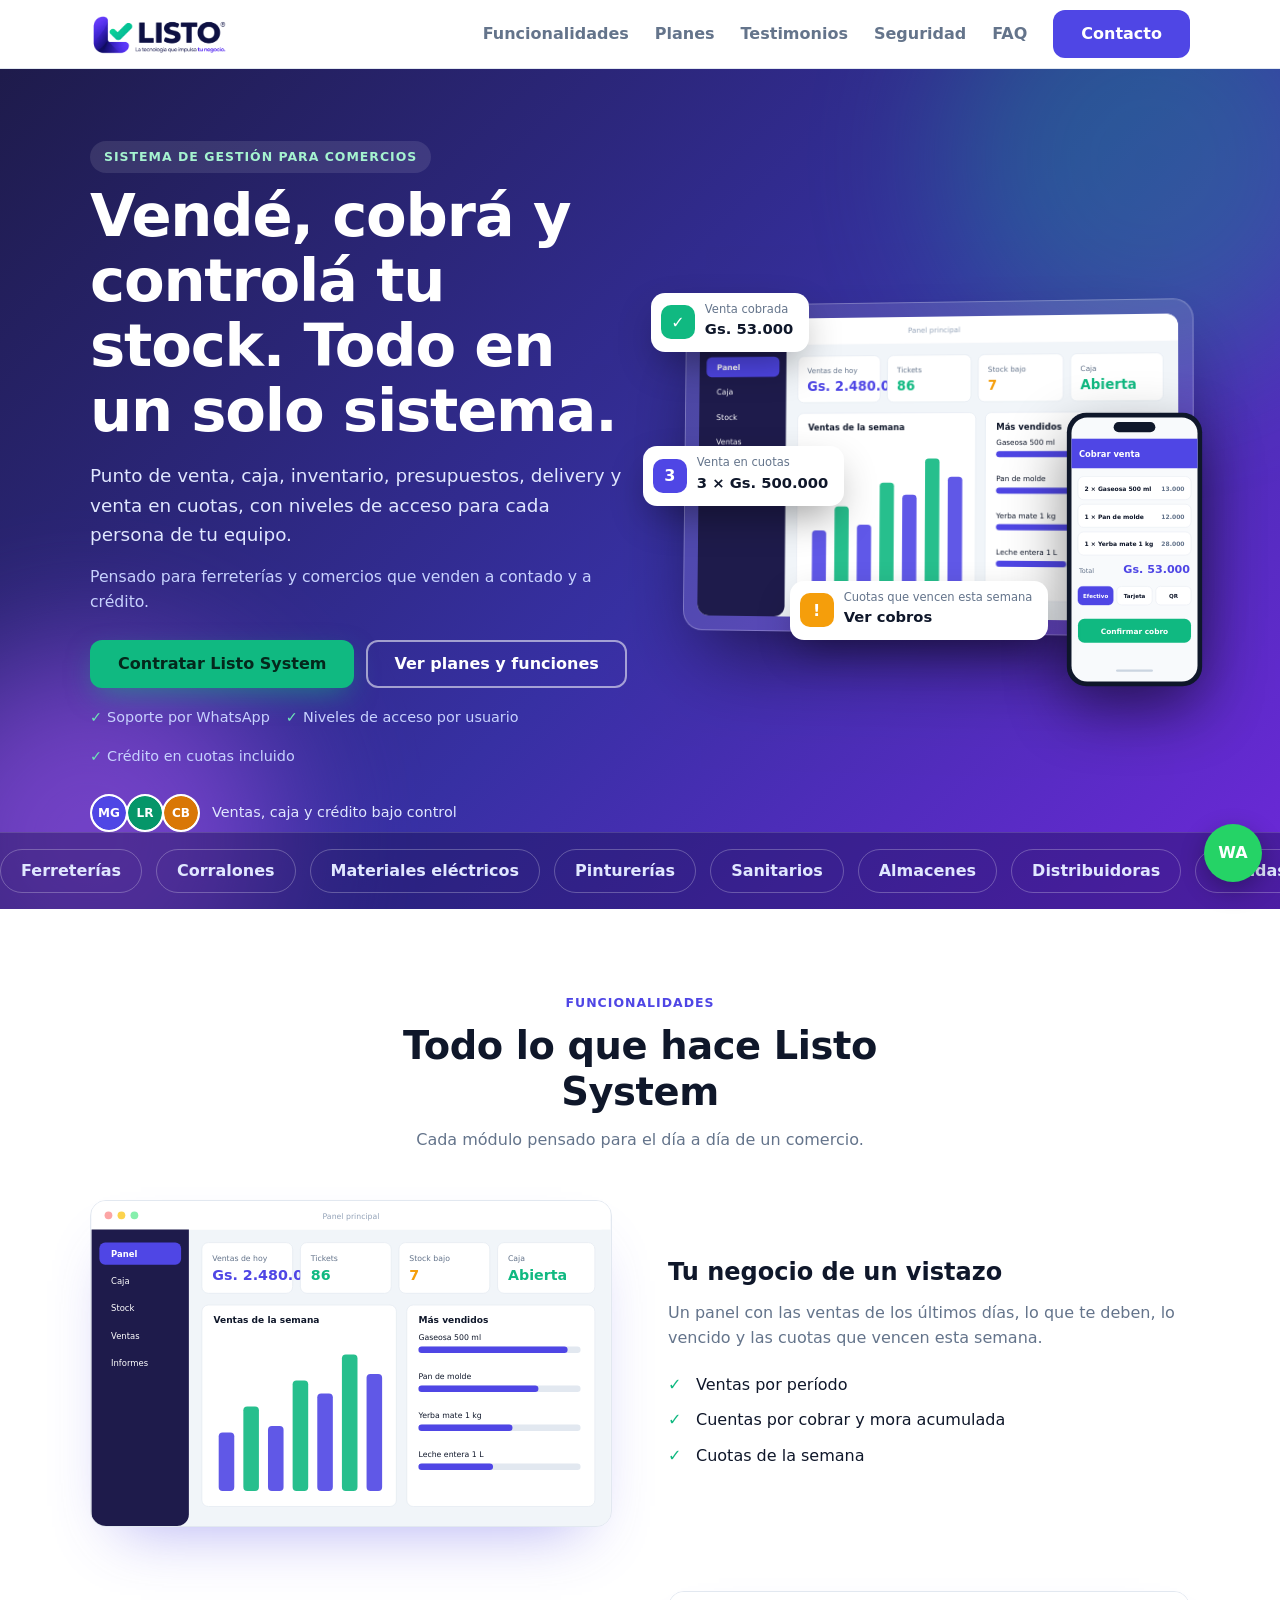
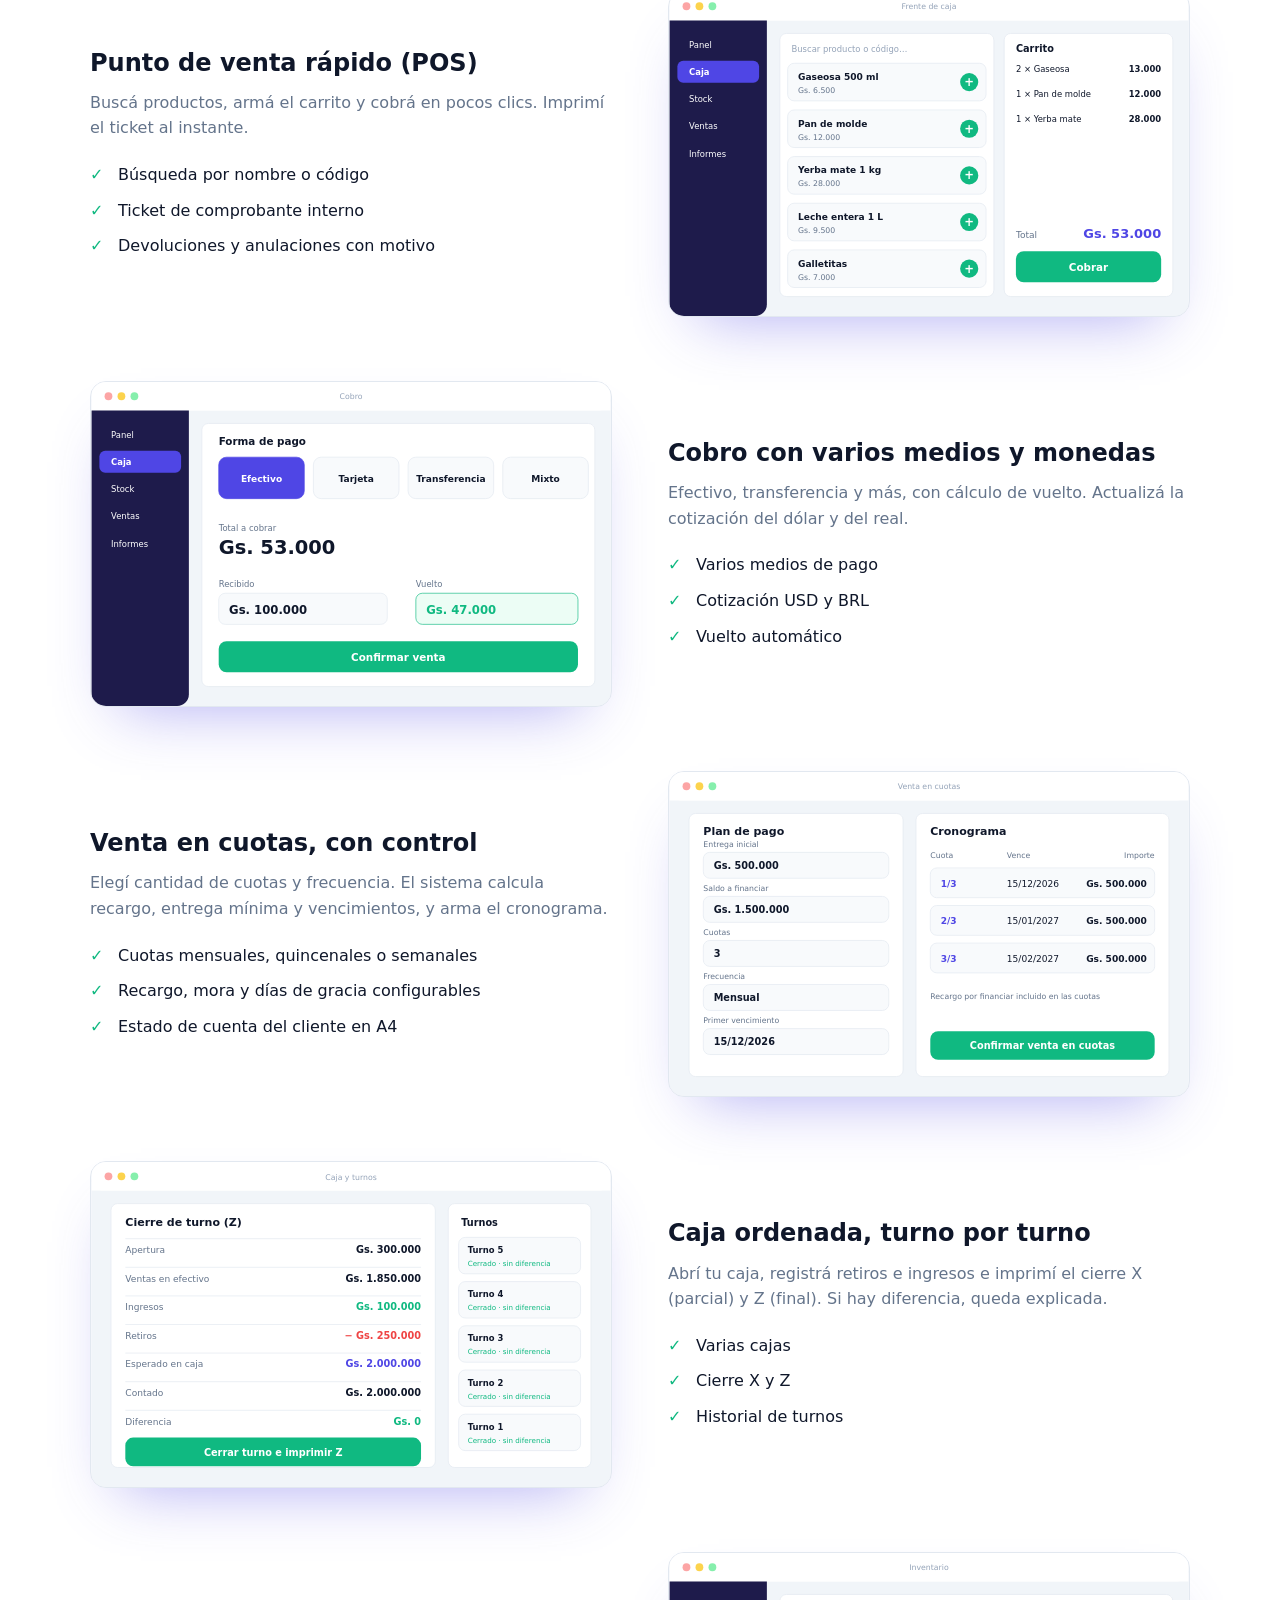
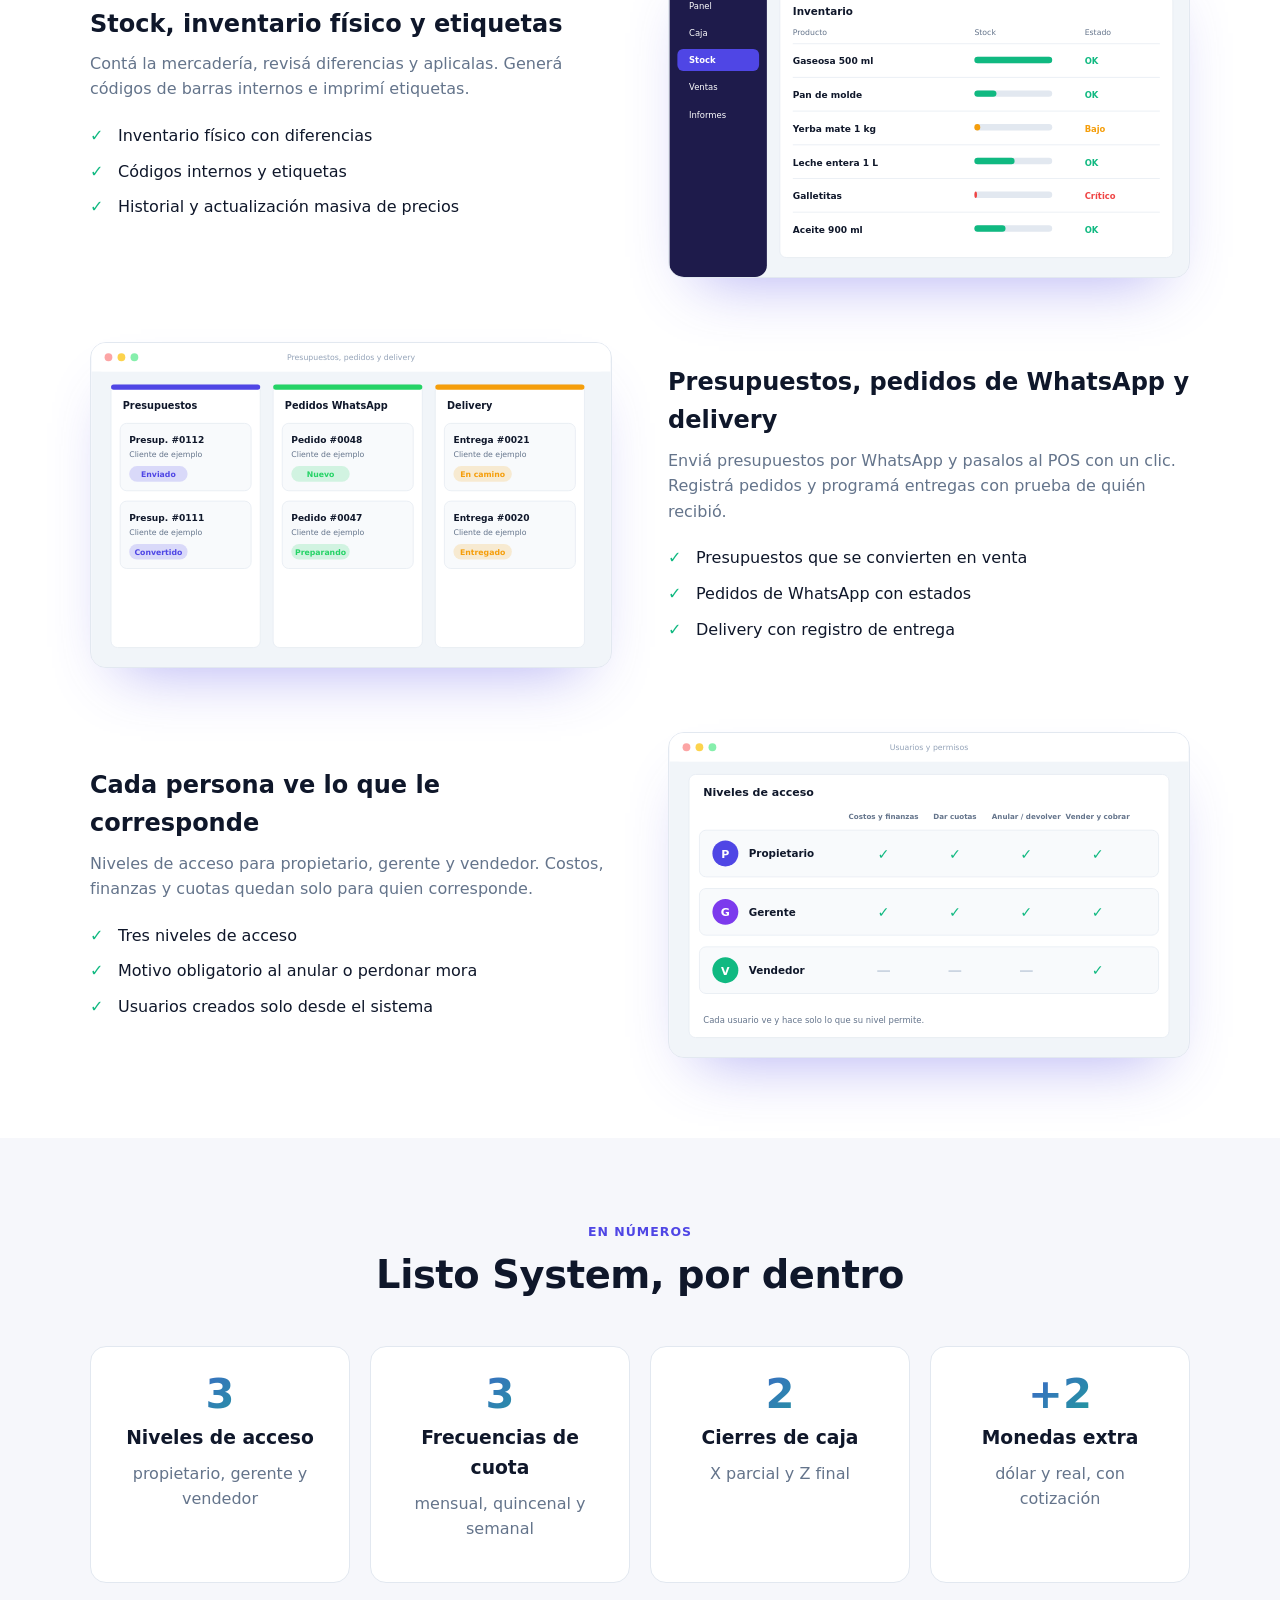
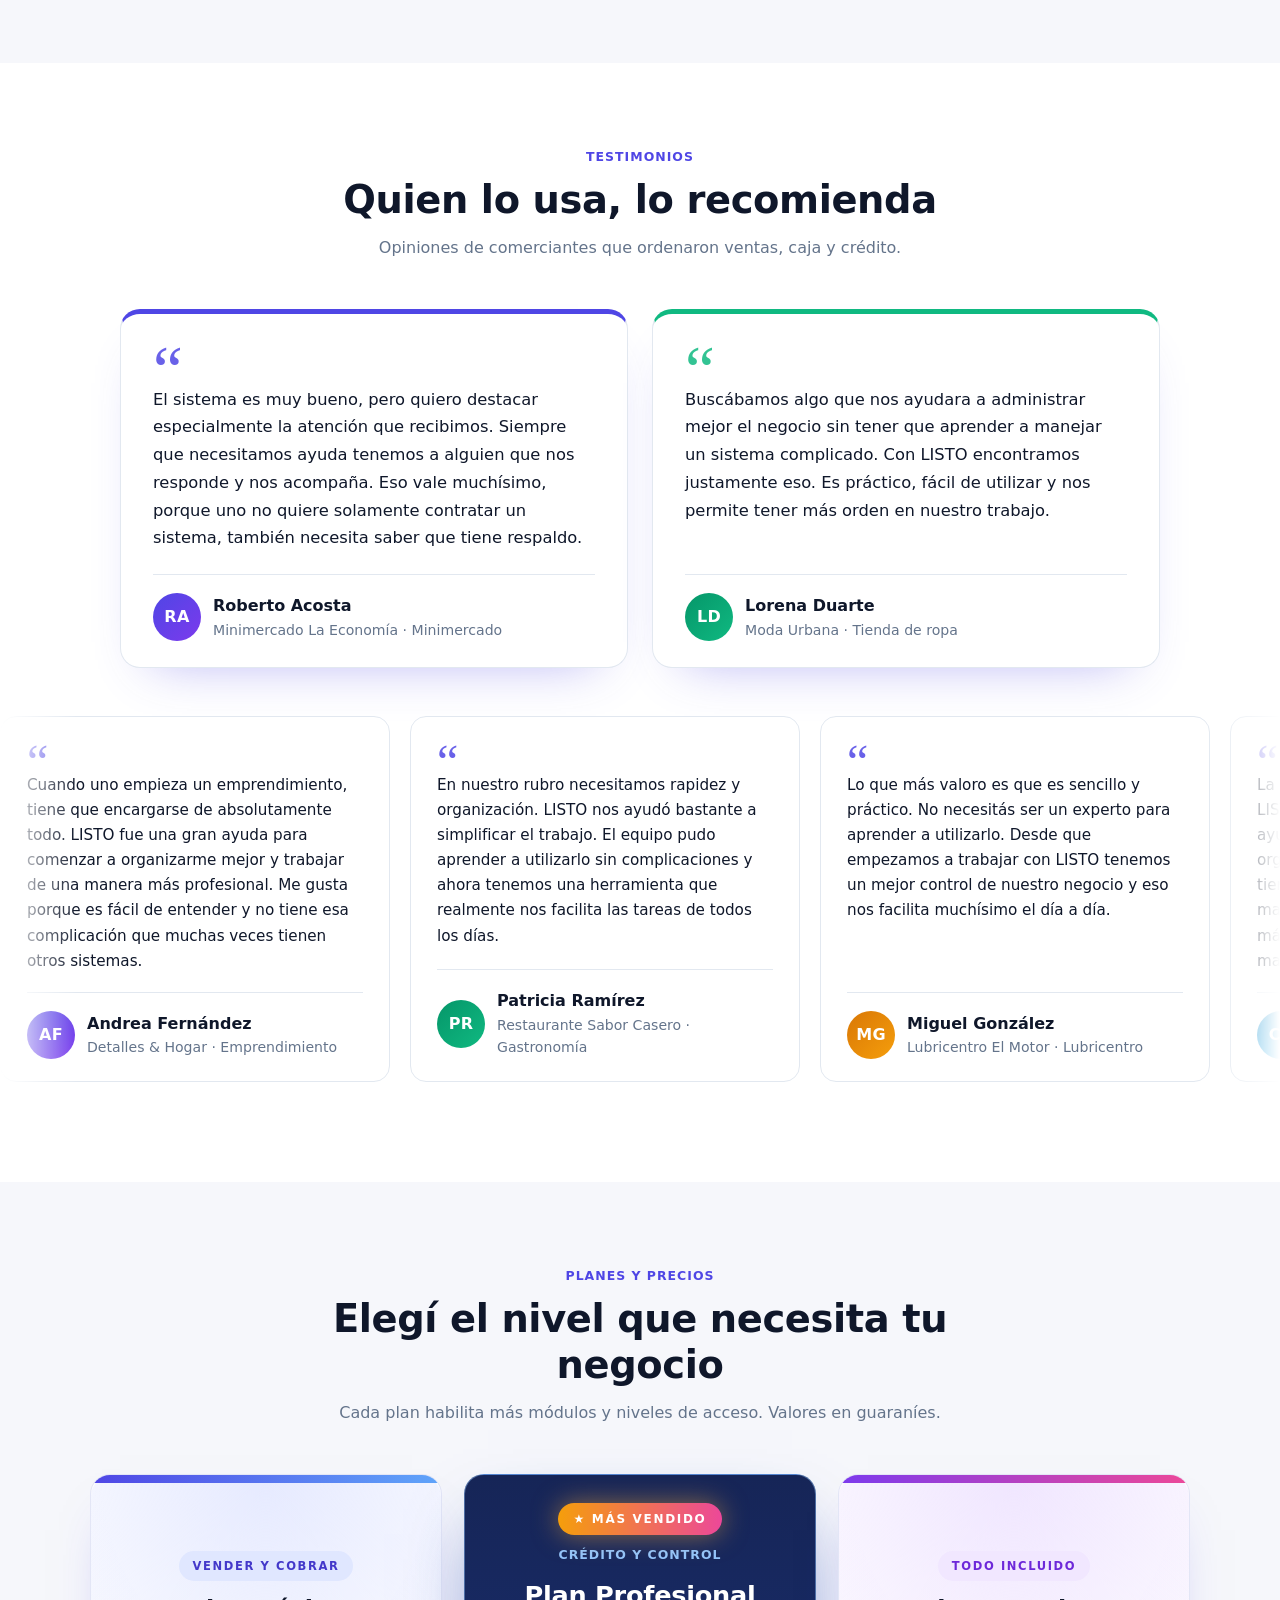
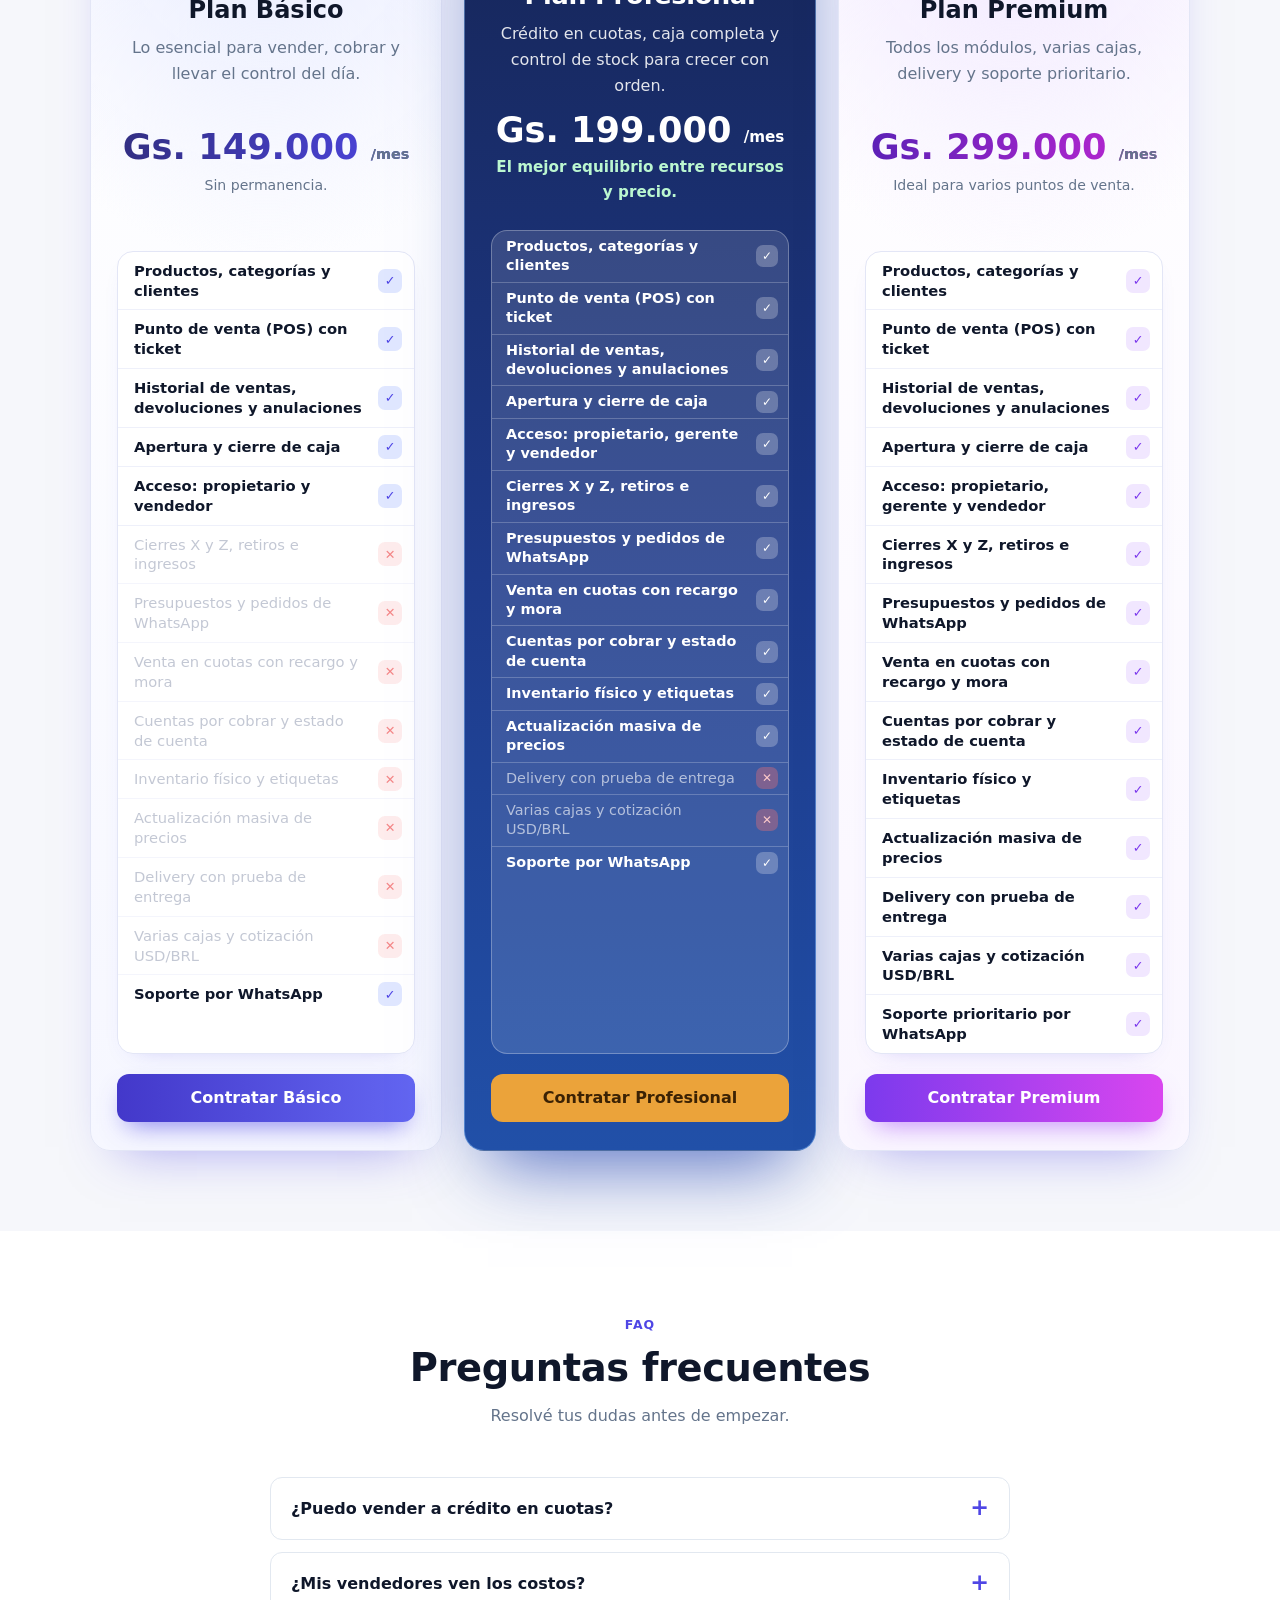
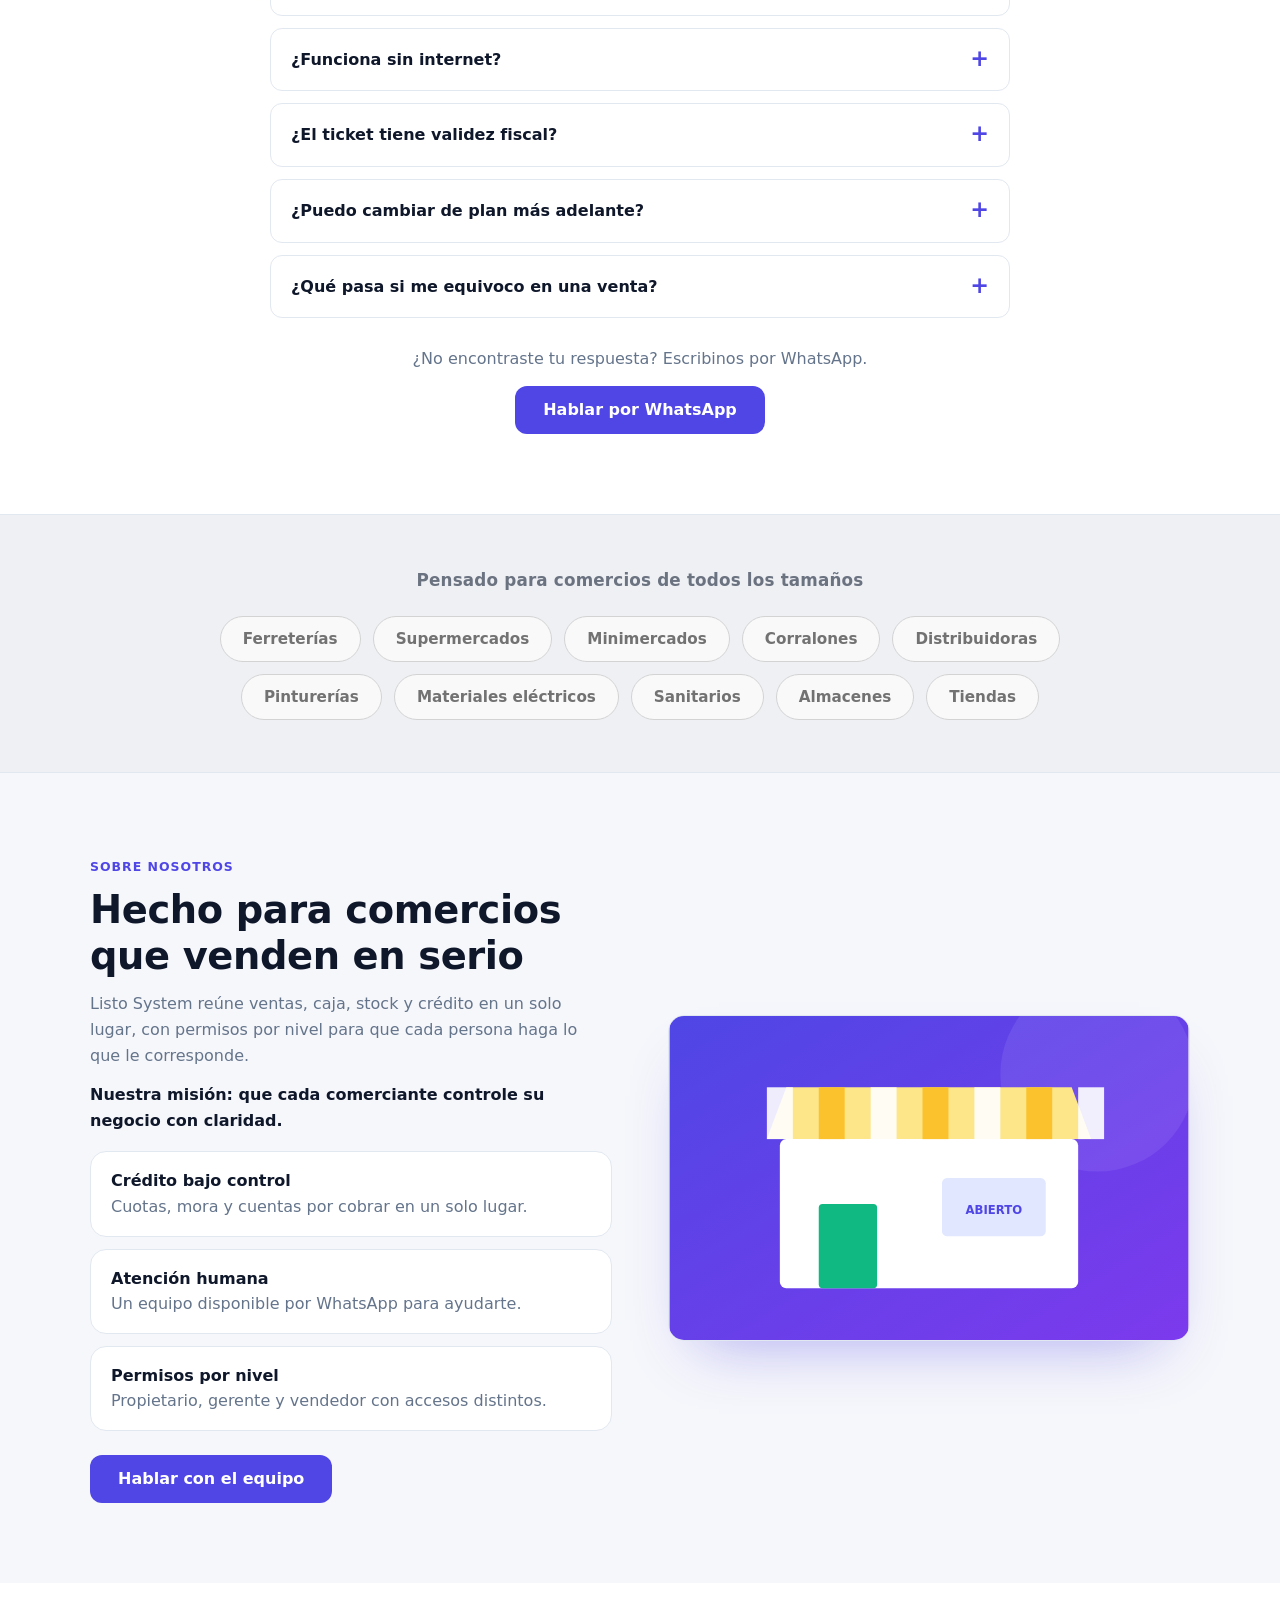
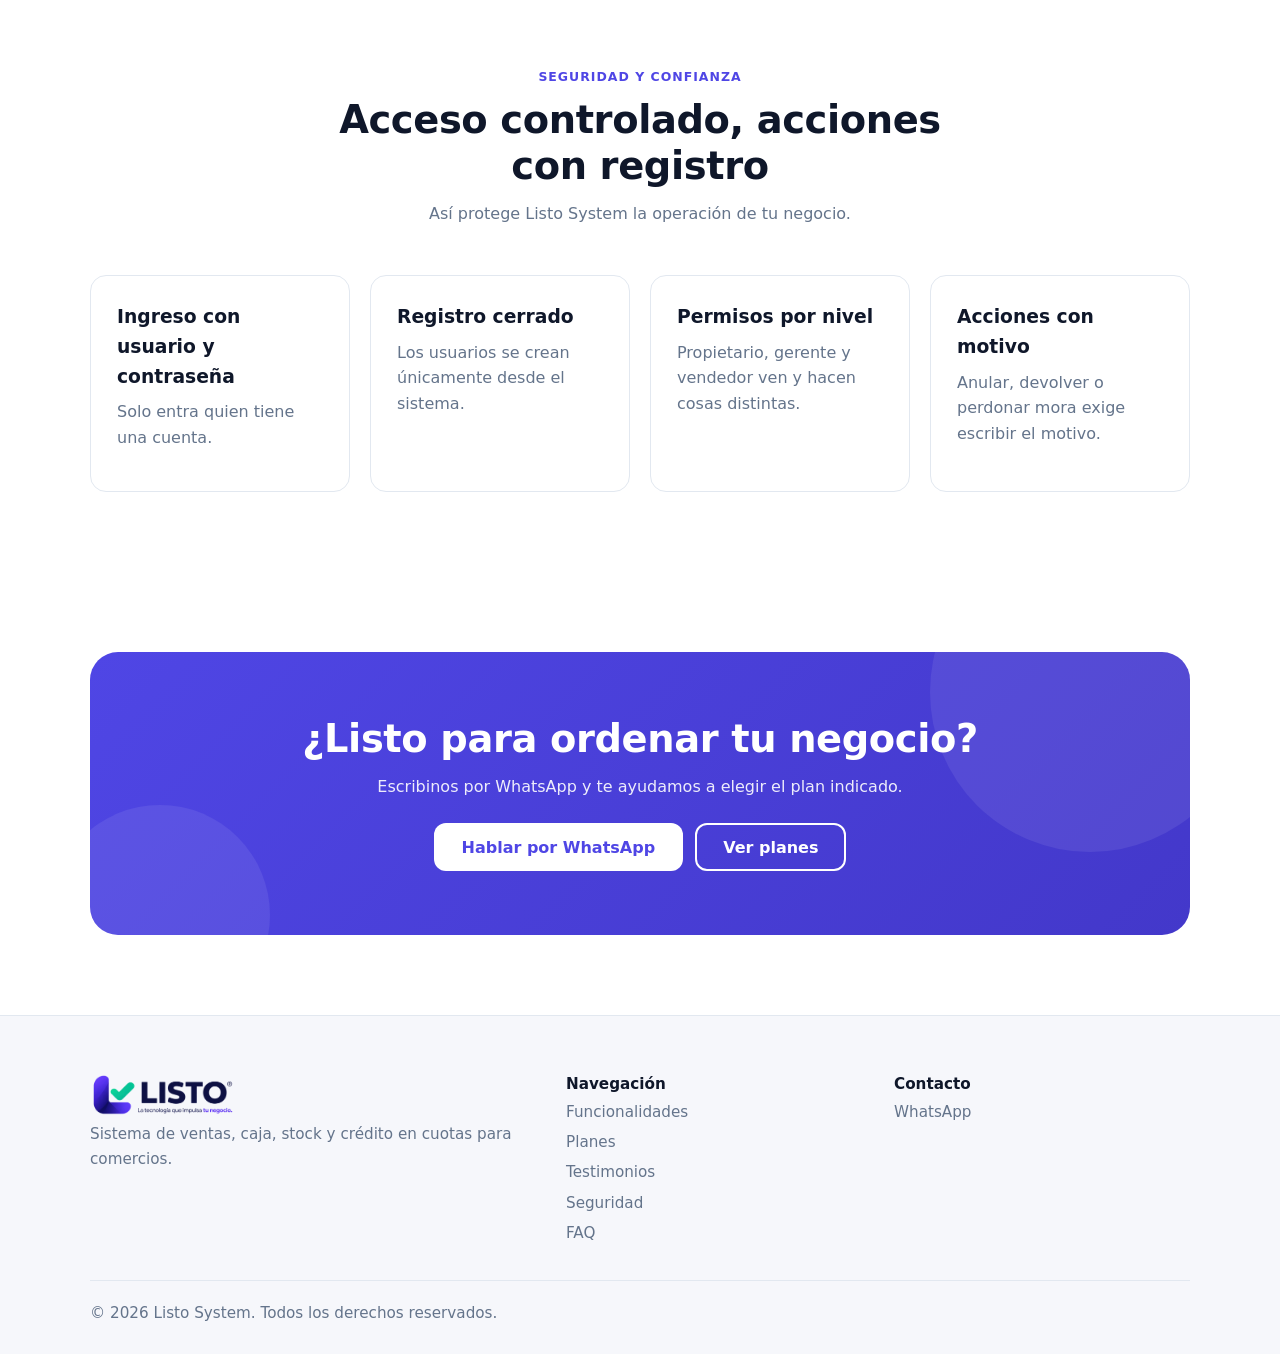
==== commit c1fb8b83: "Precios: Básico 149.000, Premium 299.000 (Profesional 199.000); v=20261120b Co-Authored-By: Claude O" ====
--- a/index.html
+++ b/index.html
@@ -17,13 +17,13 @@
 <link rel="icon" href="images/listo-favicon.ico" sizes="any">
 <link rel="icon" href="images/listo-favicon.png" type="image/png">
 <link rel="apple-touch-icon" href="images/listo-favicon.png">
-<link rel="stylesheet" href="css/styles.css?v=20261120a">
+<link rel="stylesheet" href="css/styles.css?v=20261120b">
 </head>
 <body>
 <div id="app"></div>
 <noscript><p style="padding:40px;text-align:center;font-family:sans-serif">Esta página necesita JavaScript. Escribinos por WhatsApp para más información.</p></noscript>
 <!-- Todo el contenido se edita en js/config.js -->
-<script src="js/config.js?v=20261120a"></script>
-<script src="js/app.js?v=20261120a"></script>
+<script src="js/config.js?v=20261120b"></script>
+<script src="js/app.js?v=20261120b"></script>
 </body>
 </html>
